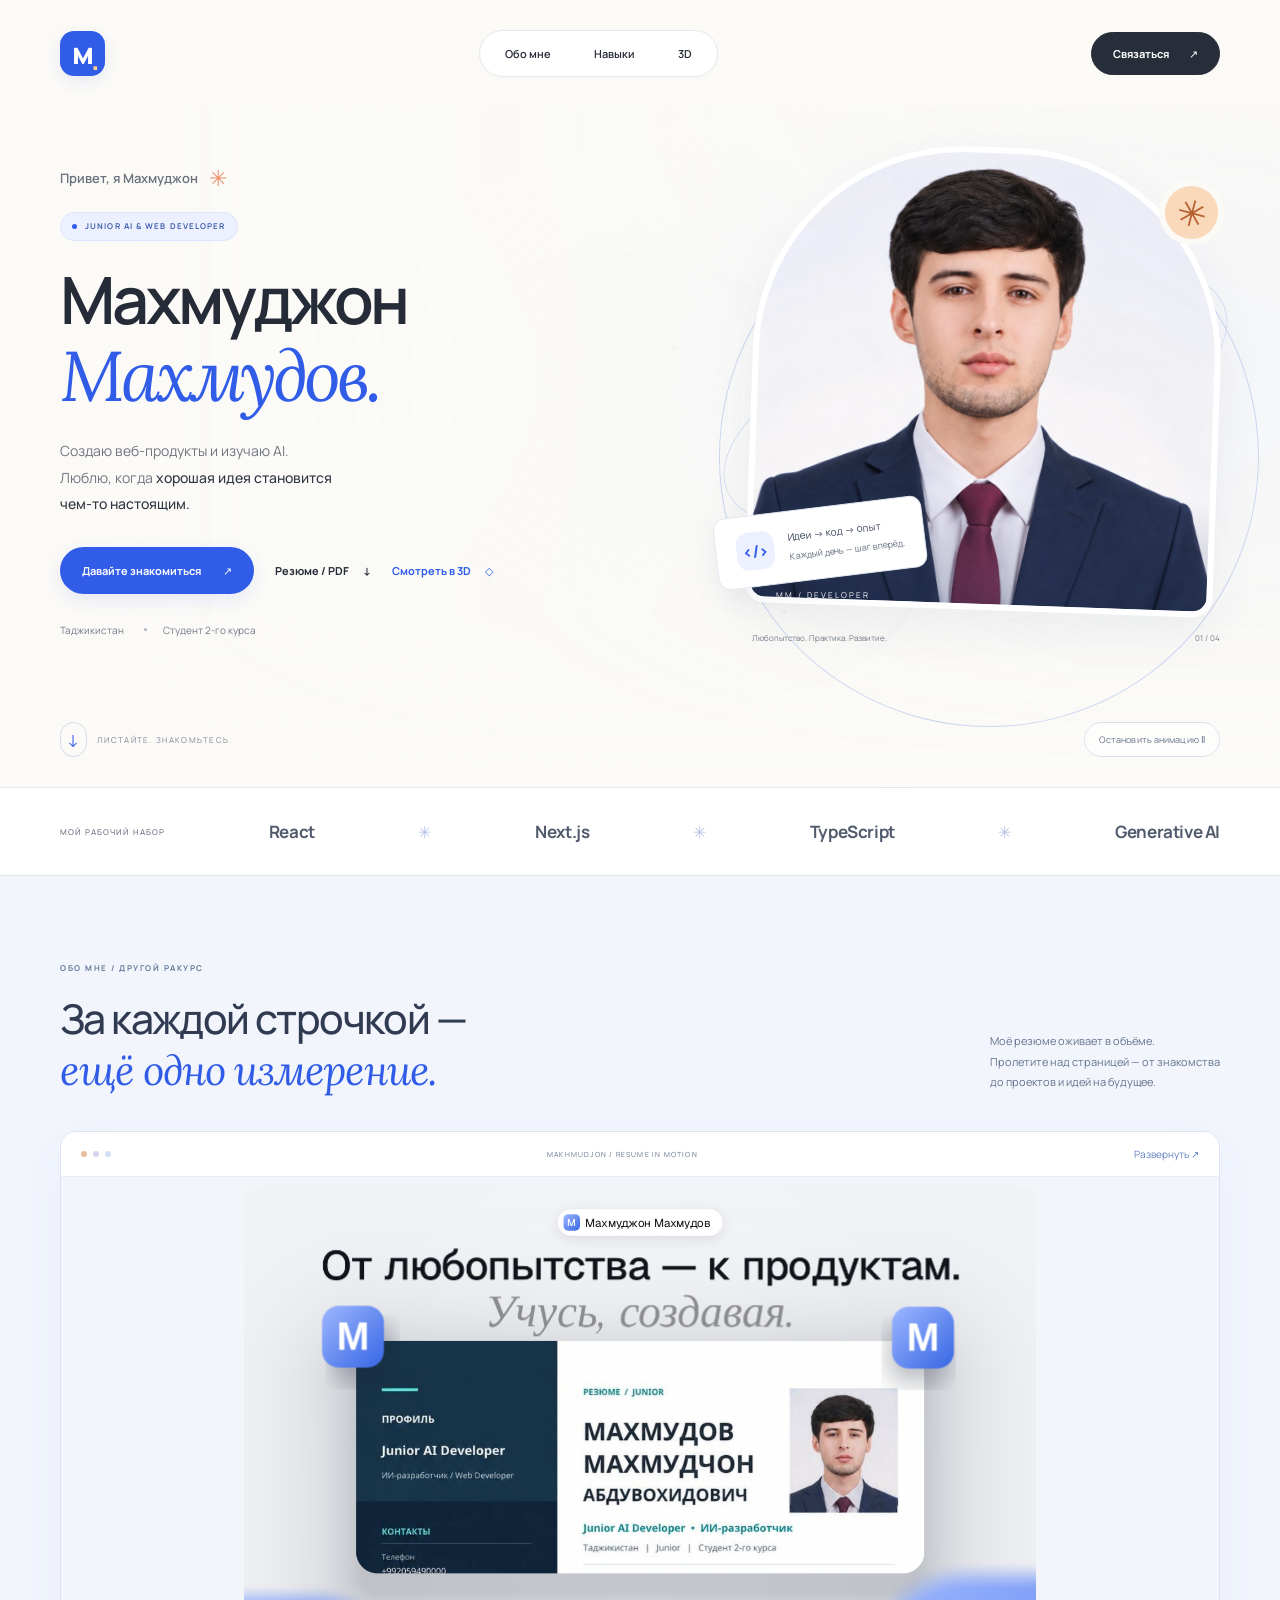
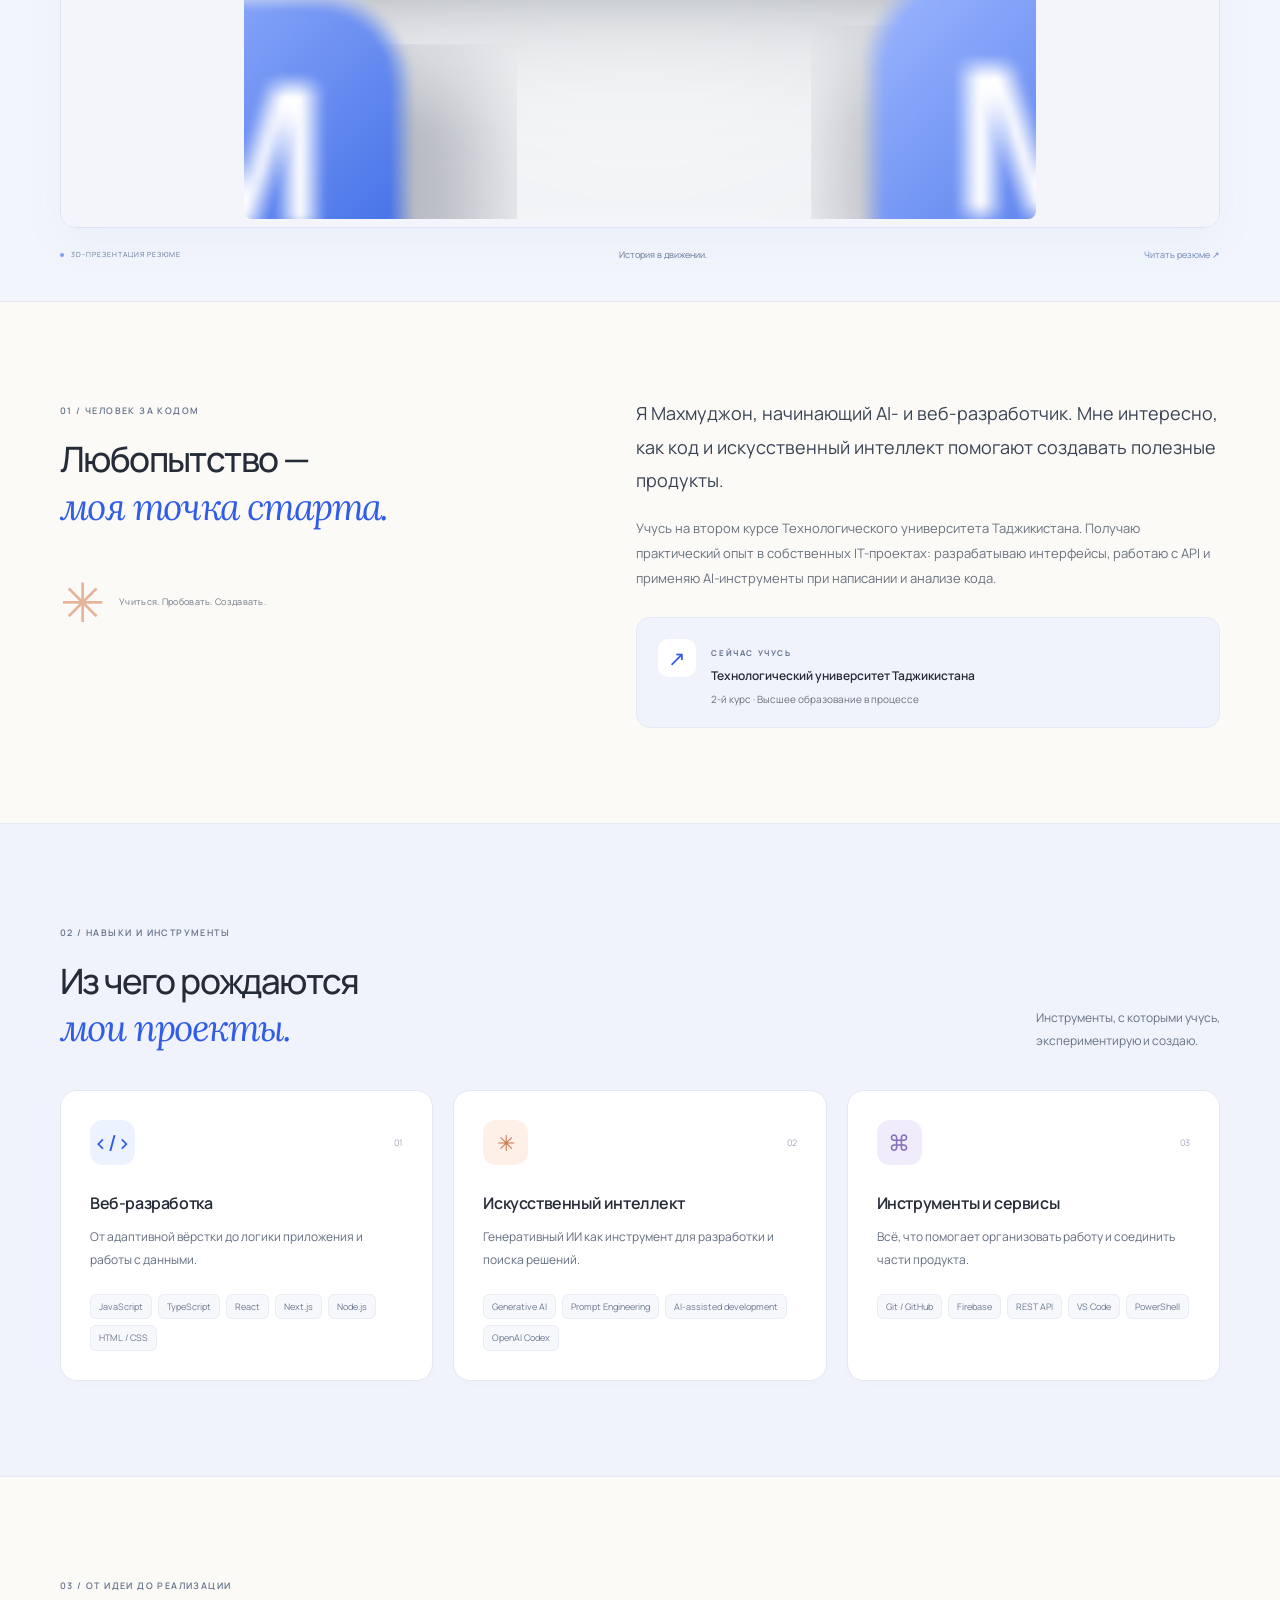
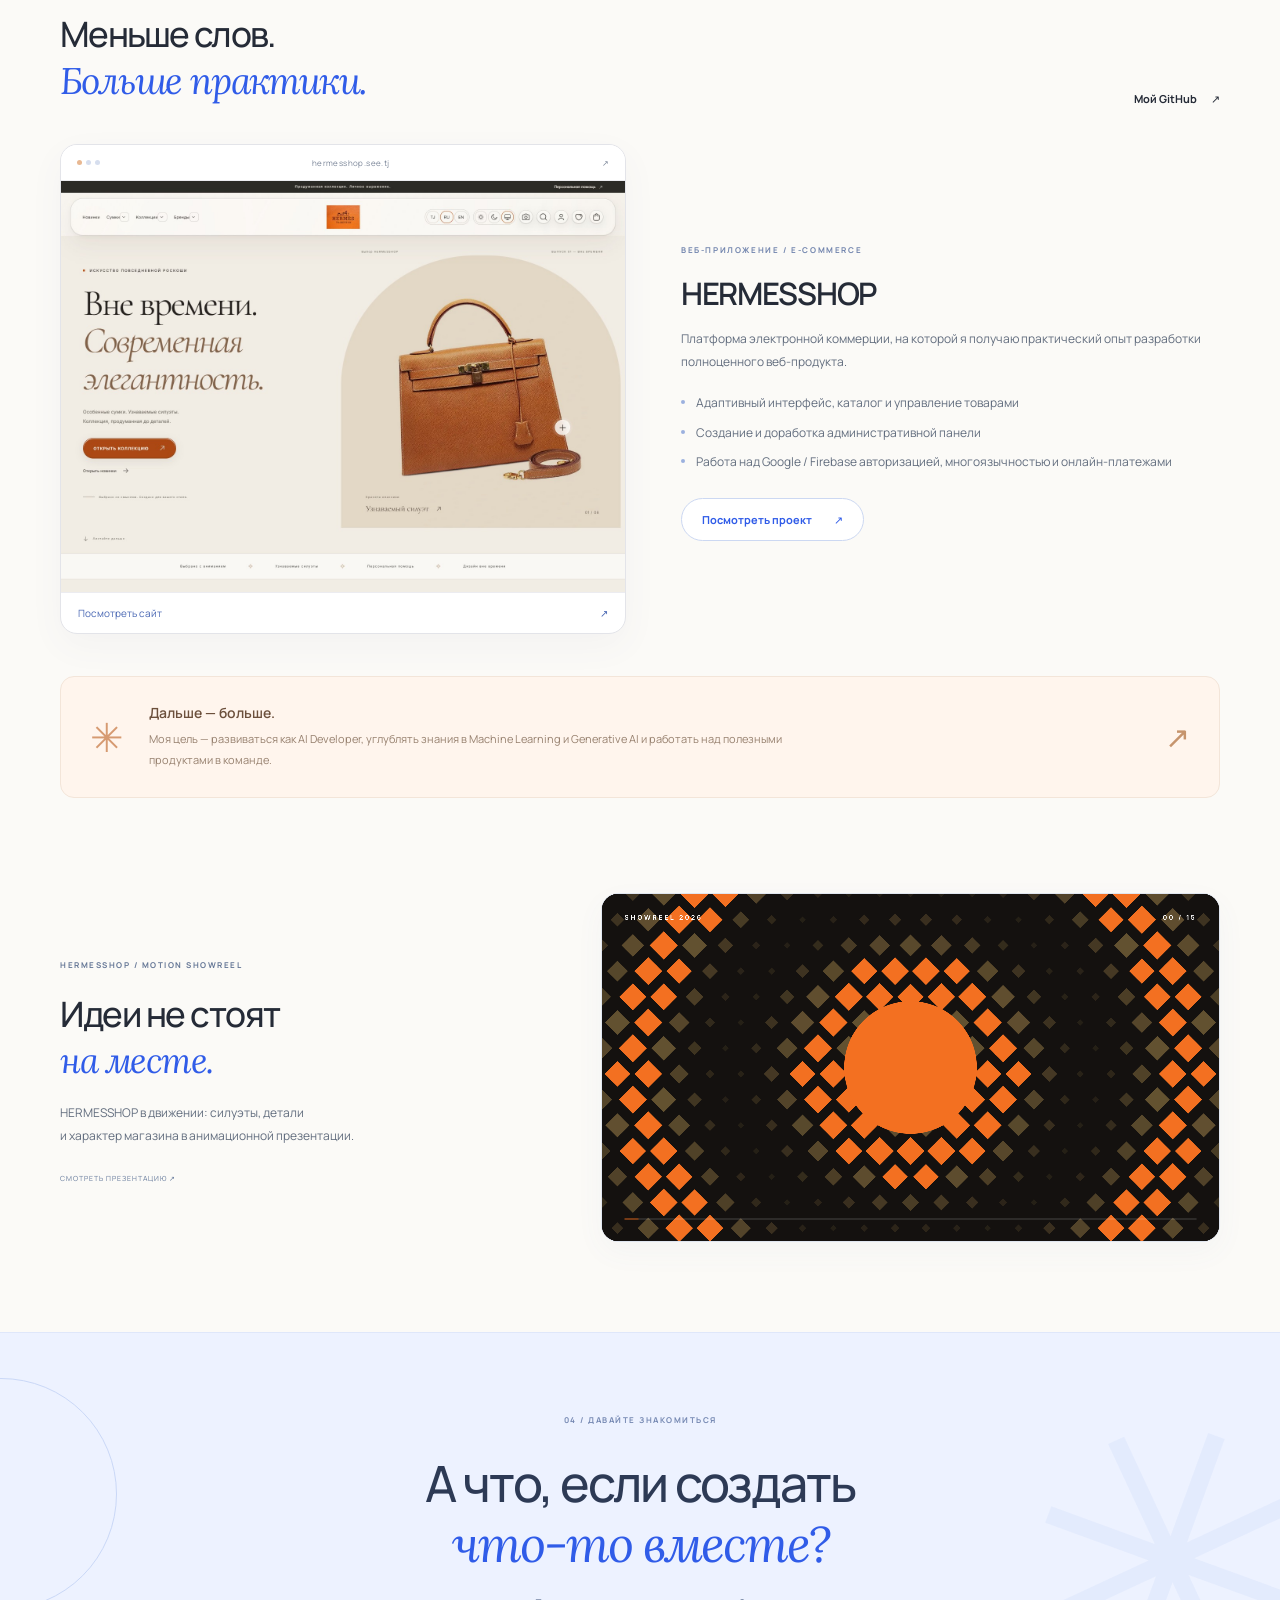
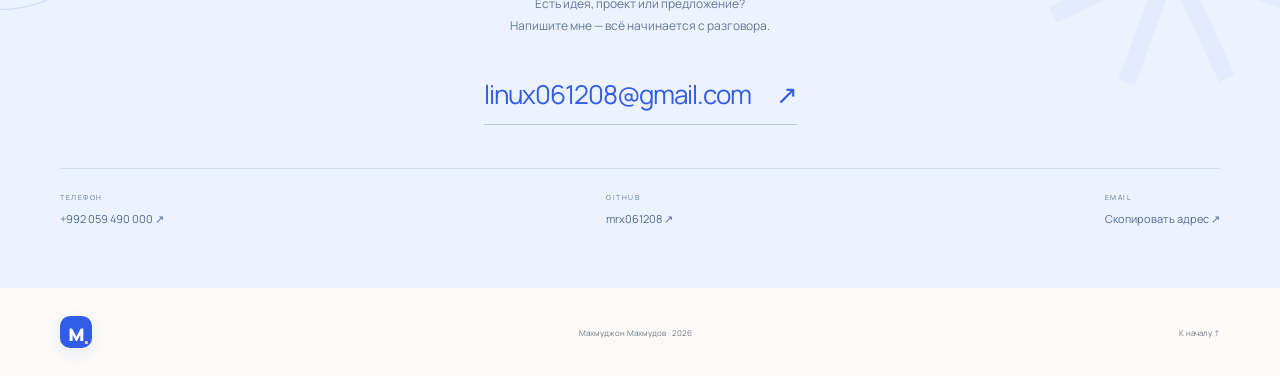
==== index.html @ 6465ae69 "Add resume website" ====
<!doctype html>
<html lang="ru">
<head>
  <meta charset="UTF-8" />
  <meta name="viewport" content="width=device-width, initial-scale=1.0" />
  <meta name="description" content="Махмудов Махмуджон — Junior AI & Web Developer. Проекты, навыки и контакты." />
  <meta name="theme-color" content="#fbfaf7" />
  <title>Махмуджон Махмудов — AI & Web Developer</title>
  <link rel="preconnect" href="https://fonts.googleapis.com" />
  <link rel="preconnect" href="https://fonts.gstatic.com" crossorigin />
  <link href="https://fonts.googleapis.com/css2?family=Lora:ital,wght@1,400;1,500&family=Manrope:wght@400;500;600;700;800&display=swap" rel="stylesheet" />
  <link rel="stylesheet" href="style.css" />
  <link rel="stylesheet" href="cinematic.css" />
  <link rel="stylesheet" href="flyover.css" />
  <script src="script.js" defer></script>
</head>
<body class="portfolio">
  <a class="skip-link" href="#main">Перейти к содержимому</a>
  <header class="site-header wrap">
    <a class="brand" href="#" aria-label="Махмуджон Махмудов — на главную">м<span>.</span></a>
    <nav aria-label="Основная навигация"><a href="#about">Обо мне</a><a href="#skills">Навыки</a><a href="#flyover" aria-label="3D-презентация резюме">3D</a></nav>
    <a class="header-contact" href="#contact">Связаться <span aria-hidden="true">↗</span></a>
  </header>
  <main id="main">
    <div class="hero-stage">
    <video class="ambient-video" autoplay muted loop playsinline preload="auto" poster="images/motion-poster.jpg" aria-hidden="true" tabindex="-1"><source src="images/orbit.webm" type="video/webm" /></video>
    <div class="stage-grid" aria-hidden="true"></div>
    <section class="hero wrap" aria-labelledby="hero-title">
      <div class="hero-copy">
        <p class="hero-hello">Привет, я Махмуджон <span aria-hidden="true">✳</span></p>
        <p class="eyebrow"><span class="status-dot"></span> JUNIOR AI & WEB DEVELOPER</p>
        <h1 id="hero-title">Махмуджон<br /><span>Махмудов.</span></h1>
        <p class="hero-description">Создаю веб-продукты и изучаю AI.<br />Люблю, когда <strong>хорошая идея становится<br class="desktop-break" /> чем-то настоящим.</strong></p>
        <div class="hero-actions"><a class="button primary" href="mailto:linux061208@gmail.com">Давайте знакомиться <span aria-hidden="true">↗</span></a><a class="text-link" href="resume.html" target="_blank" rel="noopener">Резюме / PDF <span aria-hidden="true">↓</span></a><a class="text-link flyover-hero-link" href="#flyover">Смотреть в 3D <span aria-hidden="true">◇</span></a></div>
        <div class="hero-meta"><span>Таджикистан</span><span>Студент 2-го курса</span></div>
      </div>
      <div class="hero-visual">
        <div class="photo-frame"><img src="images/profile-suit.jpg" alt="Махмуджон Махмудов" width="960" height="1280" fetchpriority="high" /></div>
        <span class="photo-corner" aria-hidden="true">✳</span>
        <span class="portrait-label">MM / DEVELOPER</span>
        <div class="photo-caption"><span>Любопытство. Практика. Развитие.</span><span>01 / 04</span></div>
        <div class="floating-note"><span class="note-symbol" aria-hidden="true">&lt;/&gt;</span><span>Идеи → код → опыт<br /><strong>Каждый день — шаг вперёд.</strong></span></div>
      </div>
    </section>
    <div class="stage-footer wrap"><a href="#about" class="scroll-cue"><span aria-hidden="true">↓</span> ЛИСТАЙТЕ. ЗНАКОМЬТЕСЬ.</a><button class="motion-toggle" type="button" aria-pressed="false">Остановить анимацию <span aria-hidden="true">Ⅱ</span></button></div>
    </div>
    <div class="tech-strip"><div class="wrap"><span>МОЙ РАБОЧИЙ НАБОР</span><span>React</span><i aria-hidden="true">✳</i><span>Next.js</span><i aria-hidden="true">✳</i><span>TypeScript</span><i aria-hidden="true">✳</i><span>Generative AI</span></div></div>
    <section class="flyover-section" id="flyover" aria-labelledby="flyover-title">
      <div class="wrap">
        <div class="flyover-heading"><div><span class="eyebrow">ОБО МНЕ / ДРУГОЙ РАКУРС</span><h2 id="flyover-title">За каждой строчкой —<br /><em>ещё одно измерение.</em></h2></div><p>Моё резюме оживает в объёме.<br /> Пролетите над страницей — от знакомства<br /> до проектов и идей на будущее.</p></div>
        <div class="flyover-shell">
          <div class="flyover-chrome"><div class="window-dots" aria-hidden="true"><i></i><i></i><i></i></div><span>MAKHMUDJON / RESUME IN MOTION</span><a href="flyover.html" target="_blank" rel="noopener" aria-label="Открыть 3D-презентацию в отдельном окне">Развернуть ↗</a></div>
          <iframe class="flyover-frame" src="flyover.html" title="Интерактивный 3D-пролёт над резюме Махмуджона Махмудова" loading="lazy"></iframe>
          <noscript><p class="flyover-noscript">Для 3D-презентации включите JavaScript. <a href="resume.html">Открыть текстовое резюме →</a></p></noscript>
        </div>
        <div class="flyover-caption"><div><span class="flyover-live-dot" aria-hidden="true"></span> 3D-ПРЕЗЕНТАЦИЯ РЕЗЮМЕ</div><span>История в движении.</span><a href="resume.html">Читать резюме ↗</a></div>
      </div>
    </section>
    <section class="section wrap about" id="about" aria-labelledby="about-title">
      <div class="section-label"><span>01 / ЧЕЛОВЕК ЗА КОДОМ</span><h2 id="about-title">Любопытство —<br /><em>моя точка старта.</em></h2><div class="about-doodle" aria-hidden="true">✳<span>Учиться. Пробовать. Создавать.</span></div></div>
      <div class="about-content"><p class="lead">Я Махмуджон, начинающий AI- и веб-разработчик. Мне интересно, как код и искусственный интеллект помогают создавать полезные продукты.</p><p>Учусь на втором курсе Технологического университета Таджикистана. Получаю практический опыт в собственных IT-проектах: разрабатываю интерфейсы, работаю с API и применяю AI-инструменты при написании и анализе кода.</p>
        <div class="education"><span class="small-icon" aria-hidden="true">↗</span><div><span class="eyebrow">СЕЙЧАС УЧУСЬ</span><h3>Технологический университет Таджикистана</h3><p>2-й курс · Высшее образование в процессе</p></div></div>
      </div>
    </section>
    <section class="skills-section" id="skills" aria-labelledby="skills-title"><div class="wrap section">
      <div class="section-heading"><div class="section-label"><span>02 / НАВЫКИ И ИНСТРУМЕНТЫ</span><h2 id="skills-title">Из чего рождаются<br /><em>мои проекты.</em></h2></div><p>Инструменты, с которыми учусь,<br />экспериментирую и создаю.</p></div>
      <div class="skills-grid">
        <article class="skill-card"><div class="card-top"><span class="skill-symbol" aria-hidden="true">&lt;/&gt;</span><span>01</span></div><h3>Веб-разработка</h3><p>От адаптивной вёрстки до логики приложения и работы с данными.</p><ul class="tags"><li>JavaScript</li><li>TypeScript</li><li>React</li><li>Next.js</li><li>Node.js</li><li>HTML / CSS</li></ul></article>
        <article class="skill-card"><div class="card-top"><span class="skill-symbol" aria-hidden="true">✳</span><span>02</span></div><h3>Искусственный интеллект</h3><p>Генеративный ИИ как инструмент для разработки и поиска решений.</p><ul class="tags"><li>Generative AI</li><li>Prompt Engineering</li><li>AI-assisted development</li><li>OpenAI Codex</li></ul></article>
        <article class="skill-card"><div class="card-top"><span class="skill-symbol" aria-hidden="true">⌘</span><span>03</span></div><h3>Инструменты и сервисы</h3><p>Всё, что помогает организовать работу и соединить части продукта.</p><ul class="tags"><li>Git / GitHub</li><li>Firebase</li><li>REST API</li><li>VS Code</li><li>PowerShell</li></ul></article>
      </div>
    </div></section>
    <section class="section wrap projects" id="projects" aria-labelledby="projects-title">
      <div class="section-heading"><div class="section-label"><span>03 / ОТ ИДЕИ ДО РЕАЛИЗАЦИИ</span><h2 id="projects-title">Меньше слов.<br /><em>Больше практики.</em></h2></div><a class="text-link" href="https://github.com/mrx061208" target="_blank" rel="noopener noreferrer">Мой GitHub <span aria-hidden="true">↗</span></a></div>
      <article class="project">
        <a class="project-preview" href="https://hermesshop.see.tj" target="_blank" rel="noopener noreferrer" aria-label="Открыть HERMESSHOP — посмотреть сайт магазина">
          <div class="project-preview-header"><span class="preview-dots" aria-hidden="true"><i></i><i></i><i></i></span><span>hermesshop.see.tj</span><span aria-hidden="true">↗</span></div>
          <img src="images/hermesshop-preview.jpg" alt="Главная страница HERMESSHOP: светлый магазин сумок с заголовком «Вне времени. Современная элегантность» и фотографией кожаной сумки" width="1440" height="1050" loading="lazy" decoding="async" />
          <div class="project-preview-caption"><span>Посмотреть сайт</span><span aria-hidden="true">↗</span></div>
        </a>
        <div class="project-copy"><span class="eyebrow">ВЕБ-ПРИЛОЖЕНИЕ / E-COMMERCE</span><h3>HERMESSHOP</h3><p>Платформа электронной коммерции, на которой я получаю практический опыт разработки полноценного веб-продукта.</p><ul class="project-features"><li>Адаптивный интерфейс, каталог и управление товарами</li><li>Создание и доработка административной панели</li><li>Работа над Google / Firebase авторизацией, многоязычностью и онлайн-платежами</li></ul><a class="button outlined" href="https://hermesshop.see.tj" target="_blank" rel="noopener noreferrer">Посмотреть проект <span aria-hidden="true">↗</span></a></div>
      </article>
      <div class="direction"><span class="direction-star" aria-hidden="true">✳</span><div><h3>Дальше — больше.</h3><p>Моя цель — развиваться как AI Developer, углублять знания в Machine Learning и Generative AI и работать над полезными продуктами в команде.</p></div><span class="direction-arrow" aria-hidden="true">↗</span></div>
    </section>
    <section class="motion-section wrap" aria-labelledby="motion-title">
      <div class="motion-copy"><span class="eyebrow">HERMESSHOP / MOTION SHOWREEL</span><h2 id="motion-title">Идеи не стоят<br /><em>на месте.</em></h2><p>HERMESSHOP в движении: силуэты, детали<br class="desktop-break" /> и характер магазина в анимационной презентации.</p><a class="film-label showreel-link" href="hermesshop-showreel.html" target="_blank" rel="noopener">СМОТРЕТЬ ПРЕЗЕНТАЦИЮ ↗</a></div>
      <div class="motion-player"><iframe class="showreel-frame" src="hermesshop-showreel.html" title="HERMESSHOP — анимационная презентация магазина сумок" loading="lazy"></iframe></div>
    </section>
    <section class="contact-section" id="contact" aria-labelledby="contact-title"><div class="wrap">
      <div class="contact-heading"><span class="eyebrow">04 / ДАВАЙТЕ ЗНАКОМИТЬСЯ</span><h2 id="contact-title">А что, если создать<br /><em>что-то вместе?</em></h2><p>Есть идея, проект или предложение?<br />Напишите мне — всё начинается с разговора.</p><a class="contact-email" href="mailto:linux061208@gmail.com">linux061208@gmail.com <span aria-hidden="true">↗</span></a></div>
      <div class="contact-links"><a href="tel:+992059490000"><span>ТЕЛЕФОН</span>+992 059 490 000 ↗</a><a href="https://github.com/mrx061208" target="_blank" rel="noopener noreferrer"><span>GITHUB</span>mrx061208 ↗</a><button type="button" id="copy-email"><span>EMAIL</span><span>Скопировать адрес ↗</span></button></div>
      <p id="copy-status" class="copy-status" role="status" aria-live="polite"></p>
    </div></section>
  </main>
  <footer class="site-footer wrap"><a class="brand" href="#" aria-label="Наверх">м<span>.</span></a><span>Махмуджон Махмудов · <span id="year">2026</span></span><a href="#">К началу ↑</a></footer>
</body>
</html>
---- style.css ----
:root{--paper:#f6f5f0;--ink:#272b23;--muted:#6c7065;--green:#556345;--lime:#e2e9a7;--line:#dcded3;font-family:Manrope,"Segoe UI",sans-serif;color:var(--ink);background:var(--paper);font-synthesis:none;text-rendering:optimizeLegibility}
*{box-sizing:border-box}html{scroll-behavior:smooth;scroll-padding-top:35px}body{margin:0;min-width:320px}a{color:inherit;text-decoration:none}button{font:inherit}a,button{-webkit-tap-highlight-color:transparent;touch-action:manipulation}a:focus-visible,button:focus-visible{outline:3px solid var(--green);outline-offset:6px}::selection{background:var(--lime)}.wrap{width:min(1160px,calc(100% - 96px));margin-inline:auto}.skip-link{position:fixed;top:-80px;left:20px;background:var(--ink);color:white;padding:12px;z-index:10}.skip-link:focus{top:12px}.site-header{display:flex;align-items:center;justify-content:space-between;height:108px;border-bottom:1px solid var(--line)}.brand{font-size:36px;font-weight:800;letter-spacing:-4px;line-height:1}.brand span{color:var(--green)}nav{display:flex;gap:34px;font-size:13px;font-weight:600}nav a,.text-link,.site-footer>a:last-child{transition:color .2s}nav a:hover,.text-link:hover,.site-footer>a:last-child:hover{color:var(--green)}.header-contact{font-size:13px;border:1px solid #c4c9b9;border-radius:30px;padding:12px 21px;font-weight:700}.header-contact span{margin-left:18px}.header-contact:hover{background:var(--lime)}
.hero{display:grid;grid-template-columns:1.2fr 1fr;align-items:center;gap:64px;padding-block:72px 85px}.eyebrow{font-size:10px;font-weight:700;letter-spacing:1.6px;line-height:1.6}.hero .eyebrow{display:flex;align-items:center;gap:9px;margin:0 0 27px}.status-dot{display:inline-block;width:7px;height:7px;background:var(--green);border-radius:50%;box-shadow:0 0 0 4px #e6e9df}h1{font-size:clamp(42px,4.5vw,65px);font-weight:600;line-height:1.13;letter-spacing:-3.4px;margin:0 0 25px}h1>span{color:var(--green)}.hero-description{font-size:16px;line-height:1.9;color:var(--muted);margin:0}.hero-actions{display:flex;align-items:center;gap:26px;margin-top:32px}.button{display:inline-flex;align-items:center;justify-content:space-between;gap:28px;padding:17px 23px;border-radius:5px;font-size:12px;font-weight:700;transition:transform .2s,background .2s}.button:hover{transform:translateY(-3px)}.primary{background:var(--green);color:#fff}.primary:hover{background:#414f33}.text-link{font-size:12px;font-weight:700;white-space:nowrap}.text-link span{margin-left:12px}.hero-meta{display:flex;gap:20px;margin-top:45px;color:var(--muted);font-size:10px}.hero-meta span+span:before{content:"";display:inline-block;width:3px;height:3px;border-radius:50%;background:#969c88;margin:0 16px 3px 0}.hero-visual{position:relative;padding:0 0 15px 18px;min-width:0}.photo-frame{height:440px;border-radius:100px 6px 6px 6px;overflow:hidden;background:#d9ded3}.photo-frame img{display:block;width:100%;height:100%;object-fit:cover;object-position:50% 34%}.photo-corner{position:absolute;right:18px;top:14px;display:grid;place-items:center;width:38px;height:38px;background:var(--paper);border-radius:50%;font-size:23px}.photo-caption{display:flex;justify-content:space-between;font-size:9px;color:var(--muted);margin-top:15px;gap:10px}.floating-note{display:flex;gap:14px;align-items:center;position:absolute;bottom:53px;left:-30px;padding:18px 22px;background:var(--lime);border:5px solid var(--paper);border-radius:7px;transform:rotate(-5deg);font-size:10px;line-height:1.9;box-shadow:0 8px 18px #272b230b}.floating-note strong{font-weight:500}.note-symbol{font-size:34px;line-height:1}
.tech-strip{border-block:1px solid var(--line)}.tech-strip>.wrap{min-height:80px;display:flex;align-items:center;justify-content:space-between;gap:20px}.tech-strip span{font-size:16px;font-weight:600;letter-spacing:-.4px}.tech-strip span:first-child{font-size:9px;letter-spacing:1px;color:var(--muted);font-weight:500}.tech-strip i{font-style:normal;color:#a2aa8c;font-size:18px}.section{padding-block:88px}.about{display:grid;grid-template-columns:1fr 1.25fr;gap:100px}.section-label>span{font-size:10px;letter-spacing:1.7px;color:var(--muted);font-weight:600}.section-label h2{font-size:34px;line-height:1.3;letter-spacing:-1.5px;font-weight:600;margin:20px 0 0}.section-label h2>span{color:var(--green)}.about-content>p{margin:0 0 19px;color:var(--muted);font-size:13px;line-height:1.95}.about-content .lead{font-size:17px;color:var(--ink);line-height:1.8}.education{display:flex;gap:18px;border-top:1px solid var(--line);padding-top:25px;margin-top:28px}.small-icon{flex:0 0 38px;height:38px;background:#e8ebdf;border-radius:50%;display:grid;place-items:center;font-size:21px;color:var(--green)}.education .eyebrow{color:var(--muted);font-size:8px}.education h3{font-size:12px;line-height:1.7;margin:5px 0}.education p{font-size:10px;color:var(--muted);margin:0}
.skills-section{background:#eeeee7;border-block:1px solid var(--line)}.section-heading{display:flex;justify-content:space-between;align-items:end;gap:25px;margin-bottom:36px}.section-heading>p{font-size:12px;line-height:1.9;color:var(--muted);margin:0}.skills-grid{display:grid;grid-template-columns:repeat(3,minmax(0,1fr));gap:18px}.skill-card{border:1px solid #d8dccf;border-radius:7px;padding:28px;background:#f6f5f0;transition:border-color .2s,transform .2s}.skill-card:hover{border-color:#9aa48b;transform:translateY(-4px)}.card-top{display:flex;justify-content:space-between;align-items:center;color:#89927b;font-size:10px;margin-bottom:27px}.skill-symbol{color:var(--green);font-size:26px;font-weight:500}.skill-card h3{font-size:16px;font-weight:600;letter-spacing:-.4px;margin:0 0 12px}.skill-card p{font-size:11px;line-height:1.9;color:var(--muted);margin:0 0 23px;min-height:42px}.tags{display:flex;flex-wrap:wrap;gap:7px;list-style:none;padding:0;margin:0}.tags li{font-size:9px;border:1px solid #dce0d3;padding:6px 9px;border-radius:4px;line-height:1.5}
.project{display:grid;grid-template-columns:1.05fr 1fr;gap:55px;align-items:center}.project-art{border-radius:8px;min-height:360px;background:#e5e8db;padding:25px 29px;display:flex;flex-direction:column;justify-content:space-between;position:relative;overflow:hidden}.art-top,.art-bottom{display:flex;justify-content:space-between;font-size:8px;letter-spacing:1px;color:#5e6851;position:relative;z-index:1}.art-top>span:last-child{font-size:23px;line-height:1}.art-center{text-align:center;position:relative;padding:10px}.art-center strong{font-size:115px;font-weight:500;letter-spacing:-13px;position:relative;color:#445438}.art-center strong span{color:#8a9c67}.art-center p{font-size:12px;letter-spacing:5px;margin:0;position:relative;color:#445438}.art-orbit{position:absolute;width:230px;height:230px;border:1px solid #c7ceba;border-radius:50%;left:50%;top:50%;transform:translate(-50%,-50%)}.art-orbit:before,.art-orbit:after{content:"";position:absolute;border:1px solid #c7ceba;border-radius:50%;inset:22px -35px;transform:rotate(-35deg)}.art-orbit:after{transform:rotate(35deg)}.project-copy .eyebrow{font-size:9px;color:var(--green)}.project-copy h3{font-size:32px;letter-spacing:-1px;margin:14px 0}.project-copy>p{font-size:12px;line-height:1.9;color:var(--muted)}.project-features{list-style:none;margin:18px 0 25px;padding:0}.project-features li{font-size:11px;line-height:1.8;color:var(--muted);padding-left:15px;position:relative;margin-bottom:8px}.project-features li:before{content:"";position:absolute;left:0;top:8px;width:4px;height:4px;border-radius:50%;background:#7c8b62}.outlined{border:1px solid #c8cebd;font-size:11px;padding:13px 18px}.outlined:hover{background:#e8ecdc}.direction{display:flex;align-items:center;gap:25px;border-top:1px solid var(--line);padding-top:32px;margin-top:50px}.direction-star{font-size:48px;color:#7d8a65}.direction h3{font-size:15px;margin:0 0 7px;font-weight:600}.direction p{max-width:650px;font-size:12px;line-height:1.9;color:var(--muted);margin:0}.direction-arrow{margin-left:auto;font-size:30px;color:var(--green)}
.contact-section{background:#e5e9dc;padding:70px 0 30px}.contact-heading{text-align:center}.contact-heading>.eyebrow{color:var(--green)}.contact-heading h2{font-size:45px;line-height:1.25;letter-spacing:-2px;font-weight:500;margin:25px 0 20px}.contact-heading em{font-style:normal;color:var(--green)}.contact-heading p{font-size:12px;line-height:1.9;color:var(--muted)}.contact-email{display:inline-flex;gap:22px;font-size:clamp(18px,2.7vw,31px);letter-spacing:-1px;border-bottom:1px solid #aeb89d;padding:12px 0;margin:15px 0 45px}.contact-email:hover{color:var(--green)}.contact-links{display:grid;grid-template-columns:repeat(3,minmax(0,1fr));border-top:1px solid #c8cebd;padding-top:25px}.contact-links>a,.contact-links>button{display:flex;flex-direction:column;gap:9px;align-items:flex-start;background:none;border:0;padding:0;color:var(--ink);font-size:12px;cursor:pointer;text-align:left}.contact-links>a>span,.contact-links>button>span:first-child{font-size:8px;letter-spacing:1.5px;color:var(--muted)}.contact-links>:nth-child(2){justify-self:center}.contact-links>:nth-child(3){justify-self:end}.contact-links>a:hover,.contact-links>button:hover{color:var(--green)}.copy-status{font-size:11px;min-height:18px;margin:16px 0 0;text-align:right;color:var(--green)}.site-footer{display:flex;justify-content:space-between;align-items:center;gap:20px;padding-block:28px}.site-footer .brand{font-size:29px}.site-footer>span,.site-footer>a:last-child{font-size:9px;color:var(--muted)}
@media(min-width:1500px){.hero{padding-block:88px 100px}.photo-frame{height:480px}}
@media(max-width:1000px){.wrap{width:calc(100% - 64px)}.hero{gap:30px}.photo-frame{height:400px}h1{font-size:45px;letter-spacing:-2px}.hero-actions{gap:18px;flex-wrap:wrap}.button{padding:15px 18px;gap:18px}.about{gap:50px}.skill-card{padding:22px 18px}.skill-card h3{font-size:14px}.project{gap:30px}.floating-note{left:-10px}.hero-description{font-size:14px}}
@media(max-width:700px){.wrap{width:calc(100% - 40px)}.site-header{height:80px}.site-header nav{gap:17px;font-size:11px}.header-contact{padding:9px 12px;font-size:10px}.header-contact span{margin-left:7px}.brand{font-size:30px}.hero{grid-template-columns:1fr;padding-block:45px 40px;gap:40px}.hero .eyebrow{font-size:9px;margin-bottom:20px}h1{font-size:clamp(40px,8.5vw,57px);letter-spacing:-2px}.hero-description{font-size:14px}.hero-actions{margin-top:26px;gap:25px}.hero-meta{margin-top:28px}.hero-visual{max-width:450px;width:100%;margin-inline:auto;padding-left:15px}.photo-frame{height:420px}.floating-note{left:0;bottom:50px}.tech-strip>.wrap{flex-wrap:wrap;justify-content:center;gap:15px;padding-block:20px}.tech-strip span:first-child{flex-basis:100%;text-align:center;margin-bottom:5px}.tech-strip span{font-size:12px}.tech-strip i{font-size:13px}.section{padding-block:55px}.about{grid-template-columns:1fr;gap:27px}.section-label h2{font-size:29px;margin-top:14px}.about-content .lead{font-size:16px}.about-content>p{font-size:12px}.section-heading{align-items:start;flex-direction:column;gap:17px;margin-bottom:26px}.section-heading>p br{display:none}.skills-grid{grid-template-columns:1fr}.skill-card{padding:25px}.card-top{margin-bottom:18px}.skill-card h3{font-size:18px}.skill-card p{min-height:0;font-size:12px}.tags li{font-size:10px}.project{grid-template-columns:1fr;gap:26px}.project-art{min-height:320px}.project-copy h3{font-size:28px}.project-copy>p,.project-features li{font-size:12px}.direction{align-items:start;gap:18px;margin-top:35px}.direction-star{font-size:35px}.direction-arrow{display:none}.contact-section{padding-top:50px}.contact-heading h2{font-size:34px;letter-spacing:-1.5px}.contact-heading p br{display:none}.contact-email{font-size:clamp(16px,4.8vw,26px);letter-spacing:-.6px;gap:12px}.contact-links{grid-template-columns:1fr;gap:24px}.contact-links>:nth-child(n){justify-self:start}.contact-links>a,.contact-links>button{font-size:13px}.copy-status{text-align:left}.site-footer{flex-wrap:wrap;padding-block:24px}.site-footer>span{font-size:8px}.site-footer>a:last-child{font-size:9px}}
@media(prefers-reduced-motion:reduce){html{scroll-behavior:auto}*,*:before,*:after{transition:none!important}}
@media print{.site-header,.hero-actions,.tech-strip,.contact-links,.skip-link,.site-footer>a,.floating-note{display:none}body{background:white;font-size:10pt}.wrap{width:100%}.hero{padding:10mm 0;gap:10mm;grid-template-columns:1.4fr 1fr}.photo-frame{height:65mm}.hero-meta{margin-top:12px}.section{padding-block:8mm}.about{gap:10mm}.section-label h2{font-size:22px}.skills-grid{grid-template-columns:repeat(3,1fr)}.skill-card{padding:12px}.skill-card h3{font-size:12px}.skill-card p,.tags li{font-size:8px}.skills-section{background:white}.project{gap:8mm}.project-art{min-height:65mm}.contact-section{padding:8mm 0}.contact-heading h2{font-size:27px}.contact-email{font-size:20px;margin:0}.direction{margin-top:8mm;padding-top:5mm}.skill-card,.project,.education,.direction{break-inside:avoid}@page{size:A4;margin:12mm}}
---- cinematic.css ----
/* Light editorial identity; shared by the portfolio and printable resume. */
@media screen {
  body.portfolio {
    --paper: #fbfaf7;
    --ink: #252b37;
    --muted: #69717d;
    --green: #305ce8;
    --lime: #e8edff;
    --line: #e3e5e9;
    color: var(--ink);
    background: var(--paper);
  }
  .wrap { width:min(1160px,calc(100% - 96px)); }
  .portfolio .site-header { position:relative;z-index:3;height:106px;border-bottom:0; }
  .portfolio .brand { position:relative;display:grid;place-items:center;width:45px;height:45px;background:#305ce8;border-radius:14px;color:white;font-size:30px;letter-spacing:-4px;padding-right:4px;box-shadow:0 5px 15px #305ce81a; }
  .portfolio .brand span { display:inline;color:#ffd091;position:absolute;margin:12px 0 0 22px;font-size:27px; }
  .portfolio nav { background:white;border:1px solid #e6e7ec;border-radius:40px;gap:5px;padding:6px;font-size:11px;box-shadow:0 3px 10px #26375d03; }
  .portfolio nav a { padding:9px 19px;border-radius:30px; }
  .portfolio nav a:hover { background:#edf1ff; }
  .portfolio .header-contact { background:#282e39;color:white;border-color:#282e39;border-radius:30px;padding:13px 21px;font-size:11px; }
  .portfolio .header-contact:hover { background:#305ce8;border-color:#305ce8; }
  .hero-stage { position:relative;isolation:isolate;overflow:hidden;background:radial-gradient(ellipse at 80% 40%,#edf1ff80,transparent 50%); }
  .ambient-video { position:absolute;inset:0;width:100%;height:100%;object-fit:cover;pointer-events:none;z-index:-2;filter:invert(1) grayscale(1);mix-blend-mode:multiply;opacity:.065; }
  .hero-stage:after { content:"";position:absolute;inset:0;z-index:-1;background:linear-gradient(90deg,#fbfaf7 5%,#fbfaf7c9 43%,transparent 85%),linear-gradient(0deg,#fbfaf7,transparent 25%);pointer-events:none; }
  .stage-grid { position:absolute;right:2%;top:7%;width:45%;height:85%;z-index:-1;background-image:radial-gradient(#a1b0d4 1px,transparent 1px);background-size:19px 19px;opacity:.2;mask-image:radial-gradient(ellipse,black,transparent 70%); }
  .portfolio .hero { grid-template-columns:1.35fr 1fr;gap:60px;padding-block:38px 56px;min-height:610px; }
  .hero-hello { font-size:13px;font-weight:600;color:#68707d;margin:0 0 23px;display:flex;align-items:center;gap:11px; }
  .hero-hello>span { color:#ed9269;font-size:22px;line-height:1; }
  .portfolio .hero .eyebrow { display:inline-flex;align-items:center;gap:8px;color:#4261ad;background:#edf1ff;border:1px solid #dce4ff;padding:7px 11px;border-radius:30px;font-size:8px;letter-spacing:1.1px;margin-bottom:22px; }
  .portfolio .status-dot { width:5px;height:5px;background:#305ce8;box-shadow:none; }
  .portfolio h1 { font-size:clamp(43px,5.1vw,75px);letter-spacing:-3.7px;font-weight:600;line-height:1.12;margin-bottom:23px; }
  .portfolio h1>span { color:#305ce8;font-family:Lora,Georgia,serif;font-style:italic;font-weight:400;font-size:1.08em;letter-spacing:-4px; }
  .portfolio .hero-description { font-size:14px;line-height:1.9;color:#717681; }
  .hero-description strong { font-weight:500;color:#303744; }
  .portfolio .hero-actions { margin-top:29px;gap:21px;flex-wrap:wrap; }
  .portfolio .button { border-radius:30px;font-size:11px;padding:16px 22px;gap:22px; }
  .portfolio .primary { background:#305ce8;color:white;box-shadow:0 6px 18px #305ce81a; }
  .portfolio .primary:hover { background:#244ac5;box-shadow:0 8px 23px #305ce830; }
  .portfolio .text-link { font-size:11px; }
  .portfolio .hero-meta { margin-top:29px;font-size:10px;color:#737b88; }
  .portfolio .hero-meta span+span:before { background:#acb4c2; }
  .portfolio .hero-visual { padding:0 0 15px;isolation:isolate;transform-style:preserve-3d; }
  .portfolio .hero-visual:before { content:"";position:absolute;width:115%;aspect-ratio:1;left:-7%;top:8%;border:1px solid #cbd6f1;border-radius:50%;z-index:-1;transform:rotate(-15deg); }
  .portfolio .hero-visual:after { content:"";position:absolute;left:-9%;top:29%;width:113%;height:40%;border:1px solid #d5dff5;border-radius:50%;z-index:-1;transform:rotate(-20deg); }
  .portfolio .photo-frame { height:463px;border:6px solid white;border-radius:210px 210px 20px 20px;background:#eef1f9;box-shadow:0 18px 45px #46588212;position:relative;transform:rotate(2deg); }
  .portfolio .photo-frame img { filter:none;object-position:center top; }
  .portfolio .photo-frame:after { content:"";position:absolute;inset:0;background:linear-gradient(0deg,#23345b45,transparent 25%);pointer-events:none; }
  .portfolio .photo-corner { background:#f9d9b9;color:#b76032;right:-4px;top:33px;width:65px;height:65px;border:6px solid #fbfaf7;transform:rotate(15deg);font-size:36px; }
  .portrait-label { position:absolute;left:24px;bottom:58px;letter-spacing:2px;font-size:8px;color:white; }
  .portfolio .floating-note { left:-37px;bottom:79px;transform:rotate(-7deg);border:1px solid #e4e8f1;padding:16px 20px;background:white;color:#3a455c;border-radius:12px;box-shadow:0 9px 28px #3c527716;font-size:10px;line-height:1.9; }
  .portfolio .note-symbol { display:grid;place-items:center;width:38px;height:38px;font-size:17px;letter-spacing:-1px;background:#edf1ff;color:#305ce8;border-radius:12px;font-weight:700; }
  .portfolio .floating-note strong { font-size:9px;color:#7a8291; }
  .portfolio .photo-caption { font-size:8px;color:#707987;margin-top:22px; }
  .stage-footer { display:flex;align-items:center;justify-content:space-between;padding-block:6px 30px;font-size:8px;letter-spacing:1.3px;color:#808795; }
  .scroll-cue { display:flex;align-items:center;gap:10px; }
  .scroll-cue>span { display:grid;place-items:center;width:27px;height:35px;border:1px solid #d4dae7;border-radius:20px;color:#305ce8;font-size:17px; }
  .motion-toggle { border:1px solid #dce1ec;border-radius:20px;background:#fff9;color:#69748b;font-family:inherit;font-size:9px;letter-spacing:.1px;padding:10px 14px;cursor:pointer; }
  .motion-toggle:hover { border-color:#a9bdf3;color:#305ce8; }
  .motion-toggle span { margin-left:12px; }
  .portfolio .tech-strip { border-block:1px solid #e6e7ec;background:white; }
  .portfolio .tech-strip>.wrap { min-height:87px; }
  .portfolio .tech-strip span { color:#505b6e;font-size:17px;font-weight:700; }
  .portfolio .tech-strip span:first-child { color:#707987;font-size:8px;font-weight:500;letter-spacing:1px; }
  .portfolio .tech-strip i { color:#b2c1e7;font-size:16px; }
  .portfolio .section { padding-block:95px; }
  .portfolio .section-label>span { color:#65728a;font-size:9px;letter-spacing:1.4px; }
  .portfolio .section-label h2 { font-size:35px;letter-spacing:-1.6px;line-height:1.3;font-weight:500;margin-top:18px; }
  .section-label h2 em { font-family:Lora,Georgia,serif;font-style:italic;color:#305ce8;font-weight:400;font-size:1.06em; }
  .about-doodle { display:flex;align-items:center;gap:14px;font-size:54px;color:#e5b397;margin-top:33px; }
  .about-doodle>span { font-size:9px;color:#707987;letter-spacing:.3px; }
  .portfolio .about { grid-template-columns:1fr 1.2fr;gap:90px; }
  .portfolio .about-content .lead { font-size:18px;color:#3a4353;line-height:1.85; }
  .portfolio .about-content>p { font-size:13px;line-height:1.9; }
  .portfolio .education { background:#f0f3fb;border:1px solid #e3e9f5;border-radius:14px;padding:21px;gap:15px;margin-top:27px; }
  .portfolio .small-icon { background:white;color:#305ce8;border-radius:10px; }
  .portfolio .education .eyebrow { color:#64738d; }
  .portfolio .education h3 { font-size:12px;font-weight:600; }
  .portfolio .education p { font-size:10px; }
  .portfolio .skills-section { background:#f0f3fb;border-block:1px solid #e5eaf4; }
  .portfolio .section-heading { margin-bottom:38px; }
  .portfolio .section-heading>p { font-size:12px;color:#657185; }
  .portfolio .skills-grid { gap:20px; }
  .portfolio .skill-card { background:#fff;border:1px solid #e3e8f2;padding:29px;border-radius:17px;box-shadow:0 4px 12px #3d568b03; }
  .portfolio .skill-card:hover { border-color:#bacbf4;transform:translateY(-5px);box-shadow:0 12px 30px #4562a90b; }
  .portfolio .card-top { color:#a1aaba;font-size:9px;margin-bottom:27px; }
  .portfolio .skill-symbol { color:#305ce8;background:#edf2ff;width:45px;height:45px;border-radius:13px;display:grid;place-items:center;font-size:22px; }
  .portfolio .skill-card:nth-child(2) .skill-symbol { background:#fff0e7;color:#c97b50; }
  .portfolio .skill-card:nth-child(3) .skill-symbol { background:#f0ecfb;color:#8570bb; }
  .portfolio .skill-card h3 { font-size:16px;font-weight:600; }
  .portfolio .skill-card p { font-size:12px;color:#626d7e;line-height:1.85; }
  .portfolio .tags { gap:6px; }
  .portfolio .tags li { background:#f7f8fb;color:#6c7891;border:1px solid #e9edf4;font-size:9px;border-radius:6px;padding:5px 8px; }
  .portfolio .project { gap:55px; }
  .project-preview { display:block;min-width:0;overflow:hidden;border:1px solid #e3e4e9;border-radius:17px;background:white;box-shadow:0 12px 35px #4c5d7e0c;transition:transform .25s ease,box-shadow .25s ease; }
  .project-preview:hover { transform:translateY(-4px);box-shadow:0 17px 40px #4c5d7e17; }
  .project-preview-header { display:flex;align-items:center;justify-content:space-between;gap:12px;padding:12px 16px;background:#fff;color:#7a8598;font-size:8px;letter-spacing:.4px;border-bottom:1px solid #ececf0; }
  .preview-dots { display:flex;gap:4px; }
  .preview-dots i { width:5px;height:5px;border-radius:50%;background:#d6deee; }
  .preview-dots i:first-child { background:#e8b892; }
  .project-preview img { display:block;width:100%;height:auto; }
  .project-preview-caption { display:flex;align-items:center;justify-content:space-between;padding:13px 17px;border-top:1px solid #ececf0;color:#4a68b4;font-size:10px; }
  .portfolio .project-art { background:radial-gradient(ellipse at 50% 50%,#e4ecff,#edf1fa 75%);border:1px solid #dae3f5;border-radius:18px;min-height:380px; }
  .portfolio .art-top,.portfolio .art-bottom { color:#7a8fb8;font-size:8px; }
  .portfolio .art-center strong { color:#315ac7;font-family:Georgia,serif;font-weight:400;font-size:140px; }
  .portfolio .art-center strong span { color:#e7af87; }
  .portfolio .art-center p { color:#5d78b4;font-size:10px; }
  .portfolio .art-orbit,.portfolio .art-orbit:before,.portfolio .art-orbit:after { border-color:#a2b8e14d; }
  .portfolio .art-orbit { animation:orbit-turn 30s linear infinite; }
  .portfolio .project-copy>.eyebrow { font-size:8px;color:#7285ae; }
  .portfolio .project-copy h3 { font-size:31px;letter-spacing:-1.3px;font-weight:600;margin:14px 0; }
  .portfolio .project-copy>p,.portfolio .project-features li { font-size:12px;color:#626d7e; }
  .portfolio .project-features li:before { background:#9bb0de; }
  .portfolio .outlined { border-color:#ccd8f2;color:#305ce8;background:white;padding:13px 20px;font-size:11px; }
  .portfolio .outlined:hover { background:#edf2ff; }
  .portfolio .direction { background:#fff5ed;border:1px solid #f3e5d9;border-radius:14px;padding:26px 29px;margin-top:42px; }
  .portfolio .direction-star { color:#d69a71;font-size:40px; }
  .portfolio .direction h3 { font-size:14px;color:#6c503c; }
  .portfolio .direction p { color:#97816f;font-size:11px; }
  .portfolio .direction-arrow { color:#c6946d; }
  .motion-section { display:grid;grid-template-columns:1fr 1.3fr;gap:65px;padding:0 0 90px;align-items:center; }
  .motion-copy>.eyebrow { color:#657796;font-size:8px;letter-spacing:1.5px; }
  .motion-copy h2 { font-size:35px;font-weight:500;letter-spacing:-1.5px;line-height:1.3;margin:19px 0; }
  .motion-copy em { font-family:Lora,Georgia,serif;font-style:italic;color:#305ce8;font-weight:400; }
  .motion-copy p { color:#626d7e;font-size:12px;line-height:1.9; }
  .film-label { display:block;margin-top:26px;font-size:7px;letter-spacing:1px;color:#6a788e; }
  .motion-player { position:relative;border:1px solid #e0e6f0;border-radius:17px;overflow:hidden;background:#f4f7ff;box-shadow:0 10px 30px #5271a10b; }
  .showreel { width:100%;aspect-ratio:16/10;object-fit:cover;display:block;filter:invert(1) grayscale(1); }
  .showreel-frame { display:block;width:100%;aspect-ratio:16/9;border:0;background:#14110f; }
  .showreel-link { color:#677b9c; }
  .showreel-link:hover { color:#305ce8; }
  .film-corner { position:absolute;top:20px;left:20px;pointer-events:none;font-size:7px;line-height:1.8;letter-spacing:1px;color:#708198; }
  .portfolio .contact-section { background:#edf2ff;padding:73px 0 28px;position:relative;overflow:hidden;border-top:1px solid #dfe7fa;color:#2d3a55; }
  .portfolio .contact-section:before { content:"✳";position:absolute;right:-45px;top:40px;font-size:360px;line-height:1;color:#cbd8f74a;transform:rotate(20deg);pointer-events:none; }
  .portfolio .contact-section:after { content:"";position:absolute;width:230px;height:230px;border:1px solid #cad8f7;border-radius:50%;left:-115px;top:45px;pointer-events:none; }
  .portfolio .contact-heading { position:relative;z-index:1; }
  .portfolio .contact-heading>.eyebrow { color:#7689b3;font-size:8px;letter-spacing:1.5px; }
  .portfolio .contact-heading h2 { font-size:50px;line-height:1.2;font-weight:500;letter-spacing:-2px;margin:25px 0 19px; }
  .portfolio .contact-heading em { font-family:Lora,Georgia,serif;font-weight:400;color:#305ce8;font-style:italic; }
  .portfolio .contact-heading p { color:#627595;font-size:12px; }
  .portfolio .contact-email { color:#305ce8;border-color:#b8c8ee;font-size:26px;letter-spacing:-1px;margin:14px 0 43px;gap:25px;padding:12px 0; }
  .portfolio .contact-email:hover { color:#244ac5; }
  .portfolio .contact-links { border-color:#d2ddf4;position:relative;z-index:1;padding-top:24px; }
  .portfolio .contact-links>a,.portfolio .contact-links>button { color:#526990;font-size:11px; }
  .portfolio .contact-links>a>span,.portfolio .contact-links>button>span:first-child { color:#617696;font-size:7px; }
  .portfolio .copy-status { color:#305ce8; }
  .portfolio .site-footer { padding-block:28px; }
  .portfolio .site-footer .brand { width:32px;height:32px;border-radius:10px;font-size:23px; }
  .portfolio .site-footer .brand span { font-size:21px;margin:8px 0 0 17px; }
  .portfolio .site-footer>span,.portfolio .site-footer>a:last-child { color:#6c778a;font-size:8px; }
  .reveal { opacity:1;transform:none;transition:opacity .7s ease,transform .7s cubic-bezier(.2,.7,.2,1); }
  .reveal.waiting { opacity:0;transform:translateY(20px); }
  .hero-copy { animation:hero-enter .8s both; }
  .hero-visual { animation:hero-enter 1s .1s both; }
  @keyframes hero-enter { from{opacity:0;translate:0 20px}to{opacity:1;translate:0 0} }
  @keyframes orbit-turn { to{transform:translate(-50%,-50%) rotate(360deg)} }

  body.resume-page { background:#f5f6fa;color:#2c3546;padding:0 24px 48px; }
  .resume-toolbar { width:min(1000px,100%);margin:auto;display:flex;align-items:center;justify-content:space-between;gap:15px;padding:24px 0;font-size:11px;color:#4e6bc2;flex-wrap:wrap; }
  .resume-toolbar .motion-toggle { background:white; }
  .resume-page .resume { border:1px solid #e0e6f2;border-radius:14px;background:white;box-shadow:0 20px 60px #4c669210; }
  .resume-page .sidebar { background:#f0f4fc;color:#364b70; }
  .resume-page .sidebar-top { background:#e6edfb; }
  .resume-page .accent-line { background:#305ce8;border-radius:4px; }
  .resume-page .sidebar-intro,.resume-page .contact-list dt { color:#5c7293; }
  .resume-page .sidebar-heading { color:#4063b6;border-color:#cddaf1; }
  .resume-page .skill-list,.resume-page .interests-section p { color:#536985; }
  .resume-page .skill-list strong { color:#405d8d; }
  .resume-page .main-content { padding-top:35px; }
  .resume-page .resume-header { position:relative;isolation:isolate;padding:15px 0 22px; }
  .resume-page .resume-header>.ambient-video { inset:-15px -20px;width:calc(100% + 40px);height:calc(100% + 30px);opacity:.055;border-radius:10px; }
  .resume-page h1 { color:#2e3b54;font-size:36px; }
  .resume-page .role-line,.resume-page .header-eyebrow { color:#305ce8; }
  .resume-page .meta-line,.resume-page .entry-detail { color:#66768e; }
  .resume-page .portrait { border-radius:18px;border:4px solid white;box-shadow:0 4px 18px #476cb51a;object-position:top; }
  .resume-page .header-rule { background:#e0e7f3; }
  .resume-page .resume-footer { border-color:#e0e7f3; }
  .resume-page .resume-section>h2 { color:#3e5580;font-size:13px; }
  .resume-page .resume-section>h2:before { background:#7293e9;width:4px; }
  .resume-page .resume-section>p,.resume-page .bullet-list { color:#596b84; }
  .resume-page .entry h3 { color:#405472; }
  .resume-page .bullet-list li::marker { color:#7999df; }
  .resume-page .print-button { background:#305ce8;border-color:#305ce8;color:white;border-radius:20px;padding:9px 14px; }
  .resume-page a:hover { color:#305ce8; }
  .resume-page .print-button:hover { background:#244ac5; }

  @media(min-width:1500px) { .portfolio .hero { min-height:670px; }.portfolio .photo-frame { height:490px; } }
  @media(max-width:1100px) {
    .portfolio .hero { gap:35px;grid-template-columns:1.3fr 1fr;min-height:570px;padding-block:35px 45px; }
    .portfolio h1 { font-size:clamp(40px,5.1vw,62px);letter-spacing:-2.5px; }.portfolio h1>span { letter-spacing:-3px; }
    .portfolio .photo-frame { height:405px; }.portfolio .floating-note { left:-19px;padding:14px 16px; }.portfolio .photo-corner { width:55px;height:55px;font-size:30px; }
    .portfolio .skill-card { padding:24px 20px; }.portfolio .skill-card h3 { font-size:15px; }.portfolio .about { gap:45px; }
    .portfolio .hero-description { font-size:13px; }.portfolio .hero-actions { gap:16px; }.portfolio .text-link { font-size:10px; }.portfolio .button { padding:15px 18px;font-size:10px; }
    .portfolio .section-label h2 { font-size:31px; }.motion-section { gap:35px; }.motion-copy h2 { font-size:31px; }
    .portfolio .tech-strip span { font-size:14px; }.portfolio .tech-strip>.wrap { gap:16px; }
  }
  @media(max-width:700px) {
    .wrap { width:calc(100% - 40px); }.portfolio .site-header { height:85px;gap:10px; }.portfolio .brand { width:35px;height:35px;border-radius:11px;font-size:26px;flex-shrink:0; }.portfolio .brand span { font-size:22px;margin:8px 0 0 19px; }
    .portfolio nav { padding:4px;gap:0;font-size:9px; }.portfolio nav a { padding:8px 10px; }.portfolio .header-contact { padding:11px 13px;font-size:9px; }.portfolio .header-contact span { margin-left:5px; }
    .portfolio .hero { grid-template-columns:1fr;min-height:0;padding-block:24px 20px;gap:38px; }.hero-hello { font-size:11px;margin-bottom:20px; }.hero-hello>span { font-size:19px; }
    .portfolio h1 { font-size:clamp(42px,10vw,65px);letter-spacing:-2px; }.portfolio h1>span { letter-spacing:-2.5px; }.portfolio .hero .eyebrow { font-size:7px;padding:6px 10px;letter-spacing:1px; }
    .portfolio .hero-description { font-size:13px; }.portfolio .hero-actions { gap:19px;margin-top:23px; }.portfolio .button { font-size:10px;padding:15px 19px; }.portfolio .hero-meta { margin-top:24px; }
    .portfolio .hero-visual { width:100%;max-width:370px;padding:0 8px 15px;margin-inline:auto; }.portfolio .photo-frame { height:415px; }.portfolio .floating-note { left:-1px;bottom:75px;padding:15px 18px; }.portfolio .photo-corner { right:0;top:35px; }
    .portfolio .photo-caption { font-size:7px; }.portrait-label { left:30px;bottom:62px; }.stage-footer { padding-bottom:24px;gap:12px;font-size:7px;letter-spacing:.4px; }.motion-toggle { font-size:8px;padding:9px 11px; }.scroll-cue { gap:7px; }
    .portfolio .tech-strip>.wrap { gap:13px;min-height:80px;padding-block:21px; }.portfolio .tech-strip span { font-size:12px; }.portfolio .tech-strip span:first-child { font-size:7px; }.portfolio .tech-strip i { font-size:12px; }
    .portfolio .section { padding-block:58px; }.portfolio .section-label h2 { font-size:30px; }.portfolio .section-label>span { font-size:8px; }.portfolio .about { grid-template-columns:1fr;gap:24px; }.about-doodle { display:none; }
    .portfolio .about-content .lead { font-size:17px; }.portfolio .about-content>p { font-size:12px; }.portfolio .education { padding:18px; }.portfolio .education h3 { font-size:11px; }.portfolio .education p { font-size:9px; }
    .portfolio .section-heading { margin-bottom:25px; }.portfolio .skills-grid { gap:15px; }.portfolio .skill-card { padding:26px; }.portfolio .skill-card h3 { font-size:17px; }.portfolio .card-top { margin-bottom:23px; }
    .portfolio .project { grid-template-columns:1fr;gap:26px; }.portfolio .project-art { min-height:320px; }.portfolio .project-copy h3 { font-size:28px; }.portfolio .direction { padding:23px 20px;gap:16px;margin-top:32px; }.portfolio .direction-star { font-size:32px; }
    .motion-section { grid-template-columns:1fr;padding-bottom:58px;gap:26px; }.motion-copy h2 { font-size:30px; }.motion-copy p br { display:none; }.film-label { margin-top:19px; }
    .portfolio .contact-section { padding-top:55px; }.portfolio .contact-heading h2 { font-size:35px;letter-spacing:-1.5px; }.portfolio .contact-heading p { font-size:11px; }.portfolio .contact-email { font-size:clamp(16px,4.7vw,25px);letter-spacing:-.5px;gap:14px;margin-bottom:35px; }
    .portfolio .contact-section:before { right:-150px;font-size:300px; }.portfolio .contact-section:after { left:-185px; }.portfolio .contact-links { gap:23px; }.portfolio .contact-links>a,.portfolio .contact-links>button { font-size:12px; }.portfolio .site-footer>span { font-size:7px; }
    body.resume-page { padding:0 12px 20px; }.resume-toolbar { gap:10px;font-size:9px; }.resume-toolbar .motion-toggle { font-size:8px; }.resume-page .main-content { padding:30px 24px 25px; }.resume-page .resume-header { padding-top:0; }.resume-page h1 { font-size:clamp(22px,6vw,34px); }.resume-page .resume-header>.ambient-video { inset:-10px -10px;width:calc(100% + 20px);height:calc(100% + 20px); }
  }
  @media(prefers-reduced-motion:reduce) {
    *,*:before,*:after { animation:none!important;transition:none!important; }.ambient-video { display:none; }.reveal.waiting { opacity:1;transform:none; }
  }
  body.motion-paused *,body.motion-paused *:before,body.motion-paused *:after { animation-play-state:paused!important; }
}
@media print {
  .hero-stage>.ambient-video,.stage-grid,.stage-footer,.portrait-label,.motion-section,.resume-toolbar,.resume-header>.ambient-video,.hero-hello,.about-doodle { display:none!important; }
  .resume-page .sidebar { background:#f0f4fc;color:#354b70; }.resume-page .sidebar-top { background:#e6edfb; }.resume-page .sidebar-heading { color:#4063b6;border-color:#cddaf1; }.resume-page .skill-list,.resume-page .interests-section p { color:#536985; }.resume-page .skill-list strong { color:#405d8d; }.resume-page .sidebar-intro,.resume-page .contact-list dt { color:#617899; }.resume-page .accent-line { background:#305ce8; }
}
---- flyover.css ----
.flyover-hero-link{color:#305ce8}
.flyover-section{background:#f2f5fc;border-bottom:1px solid #e3e9f5;padding:78px 0 40px;position:relative}
.flyover-heading{display:flex;justify-content:space-between;align-items:end;gap:40px;margin-bottom:35px}
.flyover-heading .eyebrow{color:#647b9d;font-size:8px;letter-spacing:1.5px}
.flyover-heading h2{font-size:clamp(30px,3.2vw,43px);letter-spacing:-1.6px;line-height:1.25;margin:17px 0 0;font-weight:500;color:#303b52}
.flyover-heading h2 em{font-family:Lora,Georgia,serif;font-style:italic;font-weight:400;color:#305ce8;letter-spacing:-1.2px}
.flyover-heading>p{color:#63738d;font-size:11px;line-height:1.9;margin:0 0 3px}
.flyover-shell{border:1px solid #dce4f4;border-radius:16px;overflow:hidden;background:#f4f6fa;box-shadow:0 16px 45px #4469a10c}
.flyover-chrome{background:white;color:#62728d;min-height:45px;display:flex;align-items:center;justify-content:space-between;padding:12px 20px;gap:20px;border-bottom:1px solid #e7ecf5;font-size:7px;letter-spacing:1.2px}
.window-dots{display:flex;gap:6px}
.window-dots i{display:block;width:6px;height:6px;background:#d3dff5;border-radius:50%}
.window-dots i:first-child{background:#e9bd9b}.window-dots i:nth-child(2){background:#d7d4ee}
.flyover-chrome>a{font-size:10px;letter-spacing:0;color:#6380bd}
.flyover-chrome>a:hover,.flyover-caption a:hover{color:#305ce8}
.flyover-frame{display:block;width:100%;height:clamp(370px,55vw,650px);border:0;background:#f3f5fa;color-scheme:light}
.flyover-caption{display:flex;align-items:center;justify-content:space-between;gap:20px;margin-top:20px;font-size:9px;color:#647796}
.flyover-caption>div{font-size:7px;letter-spacing:1px;display:flex;align-items:center;gap:7px}
.flyover-live-dot{width:4px;height:4px;background:#809fe9;border-radius:50%}
.flyover-caption>a{color:#6c85b7}
.flyover-noscript{padding:20px;color:#4c628d;font-size:12px;text-align:center}
@media(max-width:1000px){.flyover-heading{gap:25px}.flyover-heading>p{font-size:10px}.flyover-caption{font-size:8px;gap:12px}}
@media(max-width:700px){.flyover-section{padding:55px 0 32px}.flyover-heading{flex-direction:column;align-items:start;gap:18px;margin-bottom:25px}.flyover-heading h2{font-size:30px;letter-spacing:-1.3px}.flyover-heading>p{font-size:11px}.flyover-heading>p br{display:none}.flyover-chrome{padding:12px;gap:9px}.flyover-chrome>span{font-size:6px;letter-spacing:.4px}.flyover-chrome>a{font-size:9px;white-space:nowrap}.window-dots{gap:4px}.window-dots i{width:4px;height:4px}.flyover-frame{height:345px}.flyover-caption{flex-wrap:wrap;row-gap:12px;font-size:8px}.flyover-caption>div{flex-basis:100%;font-size:7px}}
@media print{.flyover-section,.flyover-hero-link{display:none!important}}
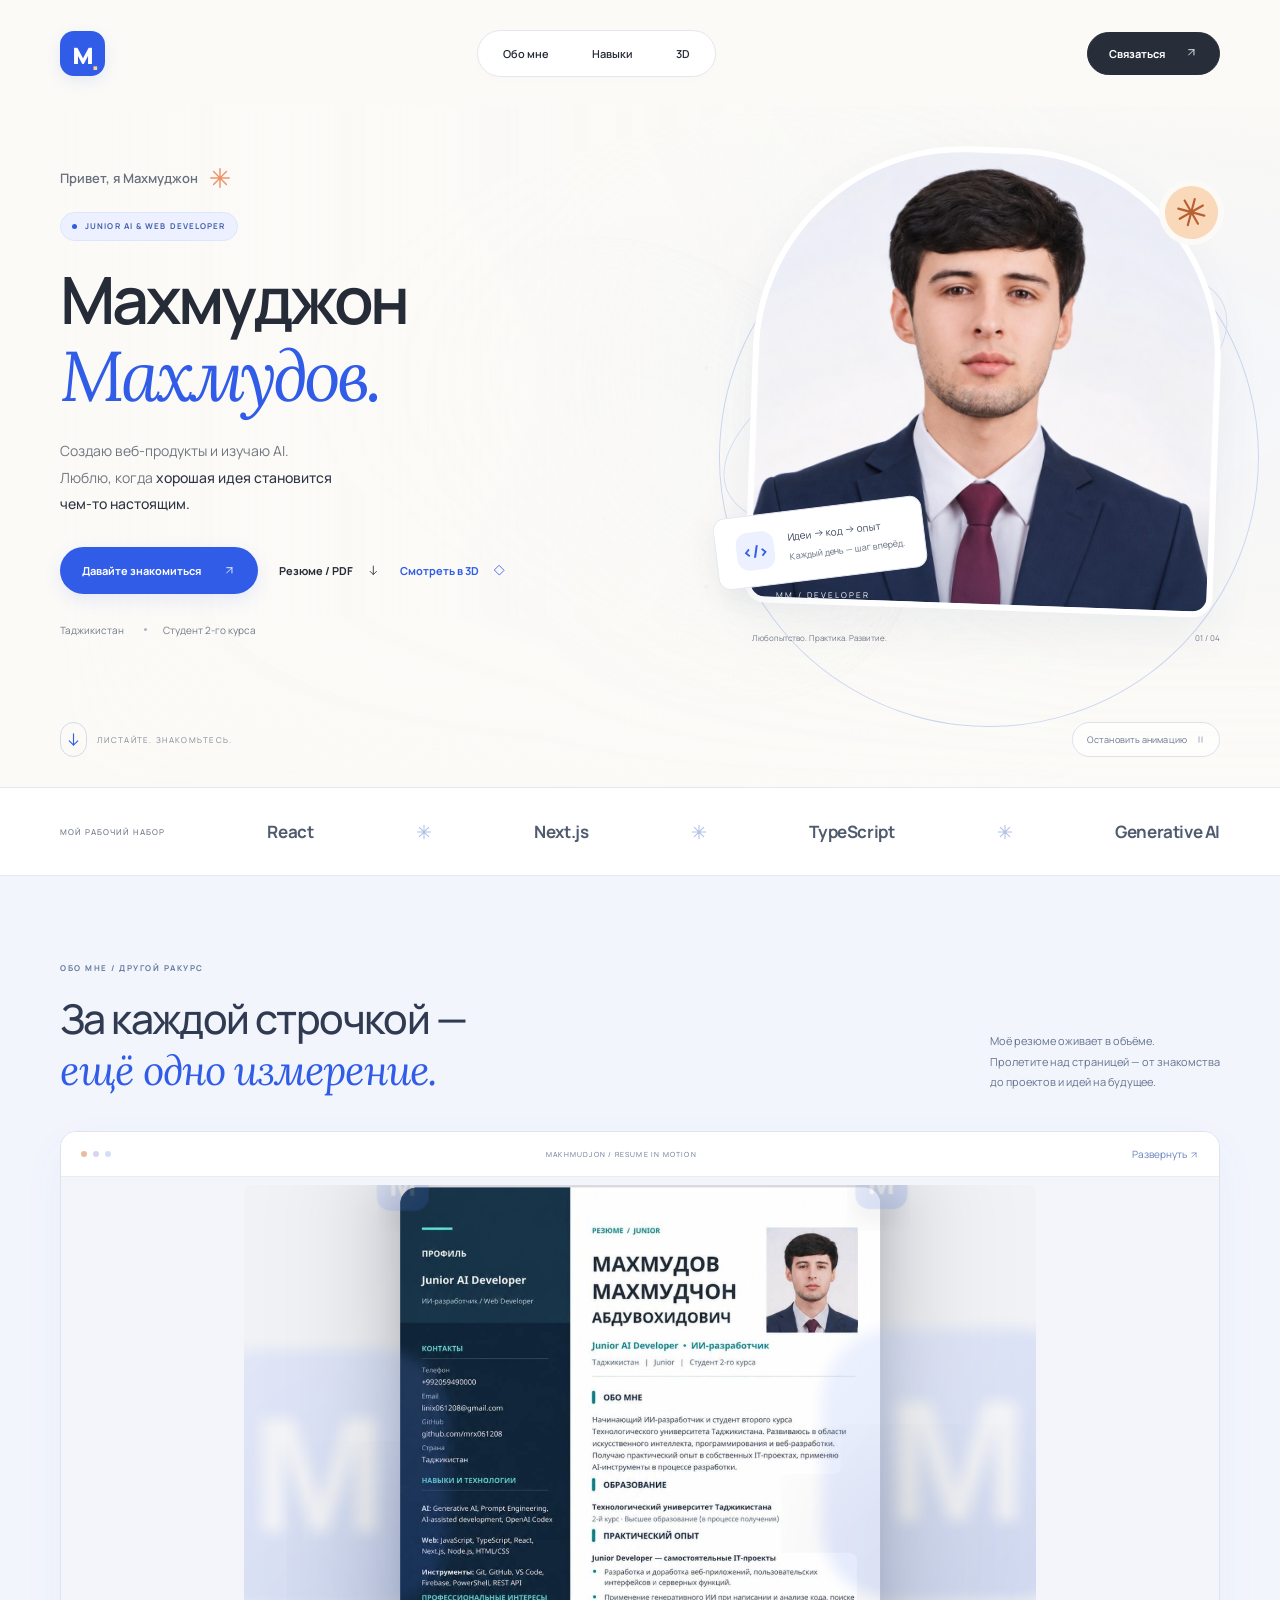
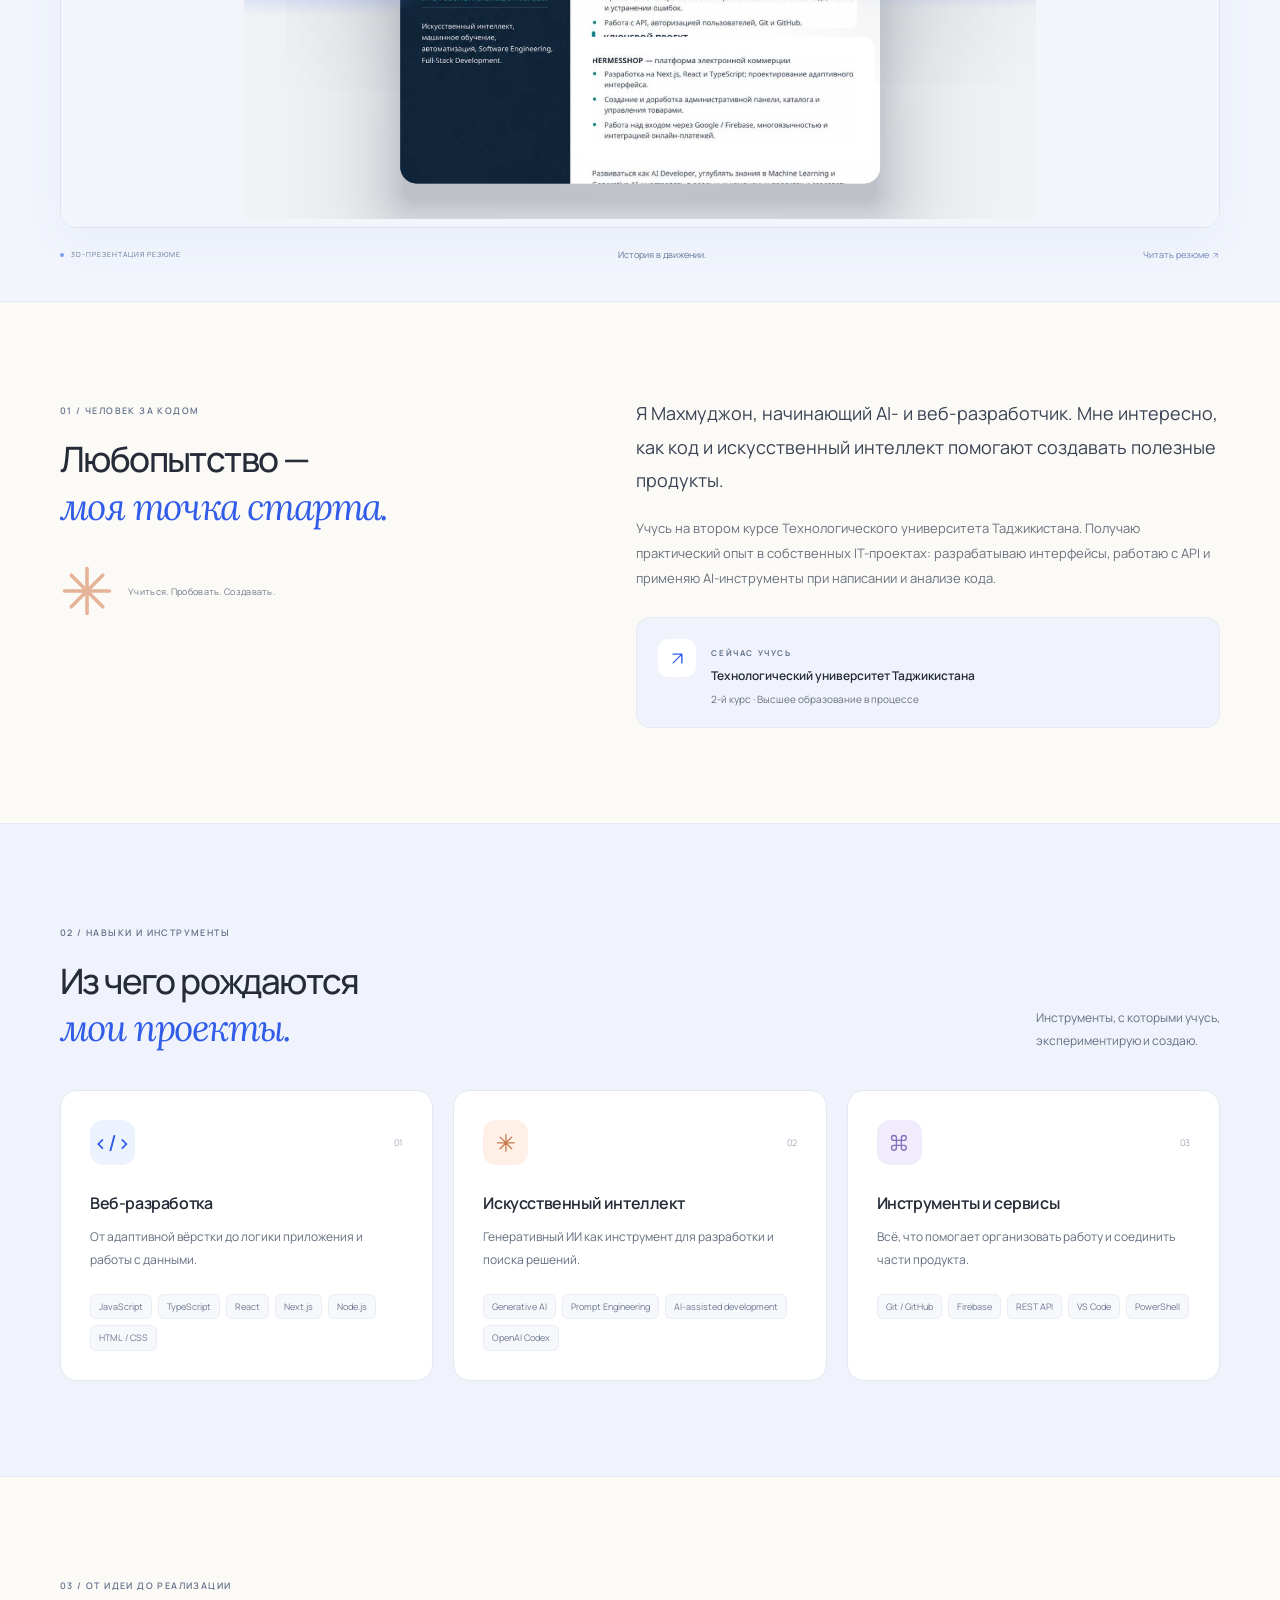
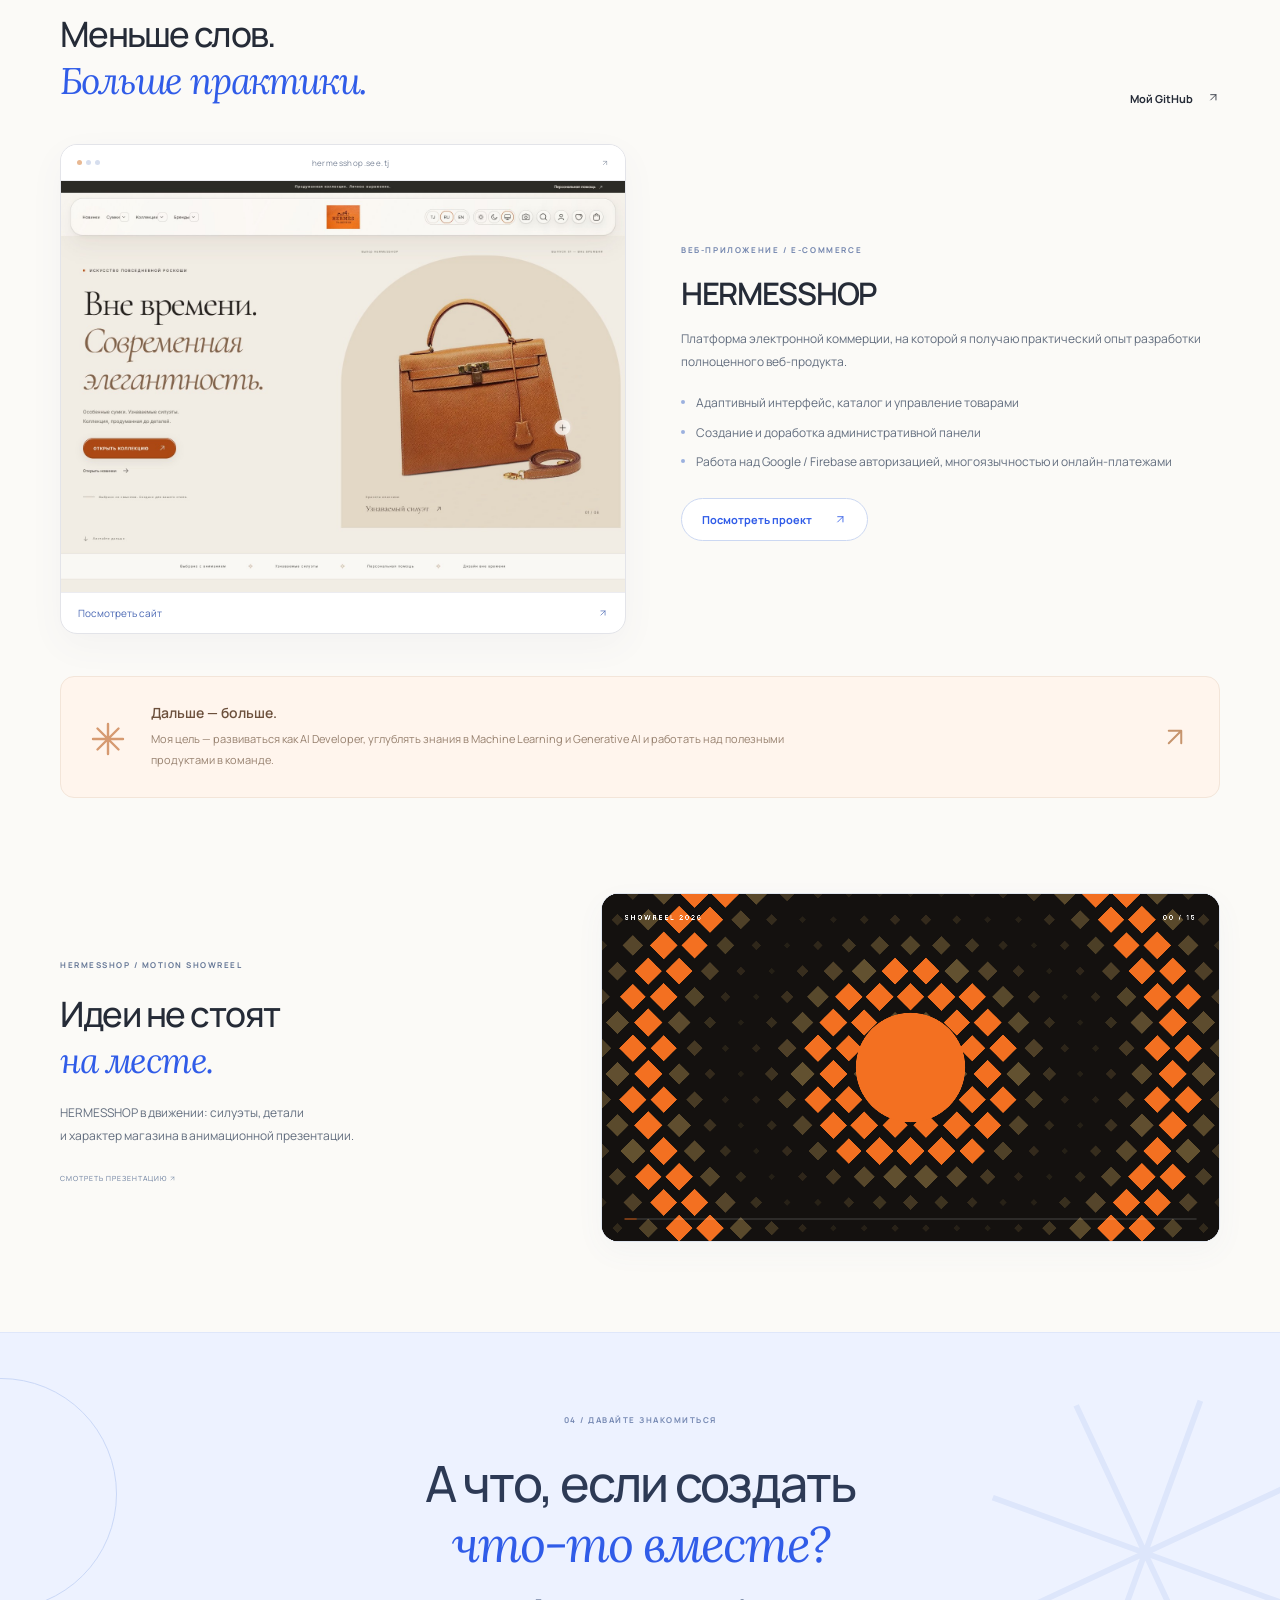
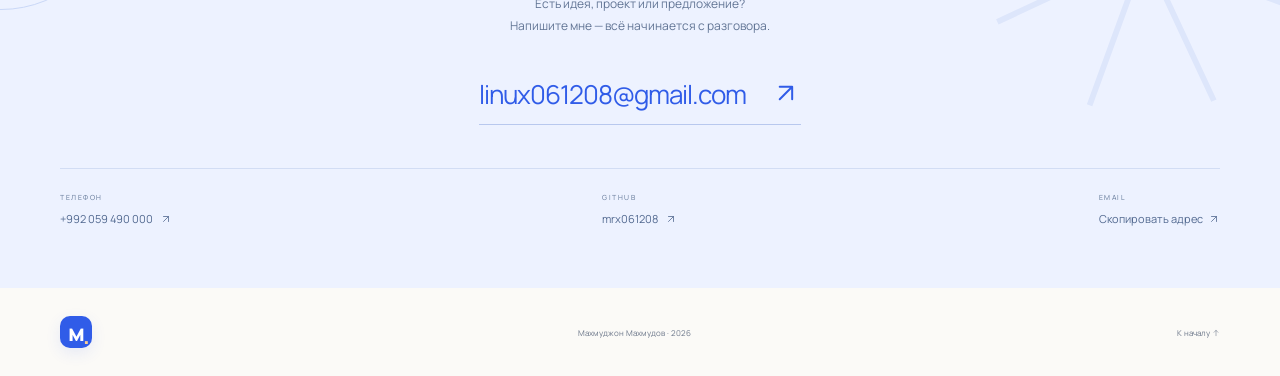
==== commit ad22e68c: "Fix consistent SVG icons on mobile and desktop" ====
--- a/index.html
+++ b/index.html
@@ -3,6 +3,7 @@
 <head>
   <meta charset="UTF-8" />
   <meta name="viewport" content="width=device-width, initial-scale=1.0" />
+  <meta name="format-detection" content="telephone=no" />
   <meta name="description" content="Махмудов Махмуджон — Junior AI & Web Developer. Проекты, навыки и контакты." />
   <meta name="theme-color" content="#fbfaf7" />
   <title>Махмуджон Махмудов — AI & Web Developer</title>
@@ -10,16 +11,17 @@
   <link rel="preconnect" href="https://fonts.gstatic.com" crossorigin />
   <link href="https://fonts.googleapis.com/css2?family=Lora:ital,wght@1,400;1,500&family=Manrope:wght@400;500;600;700;800&display=swap" rel="stylesheet" />
   <link rel="stylesheet" href="style.css" />
-  <link rel="stylesheet" href="cinematic.css" />
+  <link rel="stylesheet" href="cinematic.css?v=20261027-svg" />
+  <link rel="stylesheet" href="icons.css?v=20261027-svg" />
   <link rel="stylesheet" href="flyover.css" />
-  <script src="script.js" defer></script>
+  <script src="script.js?v=20261027-svg" defer></script>
 </head>
 <body class="portfolio">
   <a class="skip-link" href="#main">Перейти к содержимому</a>
   <header class="site-header wrap">
     <a class="brand" href="#" aria-label="Махмуджон Махмудов — на главную">м<span>.</span></a>
     <nav aria-label="Основная навигация"><a href="#about">Обо мне</a><a href="#skills">Навыки</a><a href="#flyover" aria-label="3D-презентация резюме">3D</a></nav>
-    <a class="header-contact" href="#contact">Связаться <span aria-hidden="true">↗</span></a>
+    <a class="header-contact" href="#contact">Связаться <span aria-hidden="true"><svg class="ui-icon" xmlns="http://www.w3.org/2000/svg" viewBox="0 0 24 24" fill="none" stroke="currentColor" stroke-width="1.6" stroke-linecap="round" stroke-linejoin="round" aria-hidden="true" focusable="false"><path d="M7 17 17 7M7 7h10v10" /></svg></span></a>
   </header>
   <main id="main">
     <div class="hero-stage">
@@ -27,71 +29,71 @@
     <div class="stage-grid" aria-hidden="true"></div>
     <section class="hero wrap" aria-labelledby="hero-title">
       <div class="hero-copy">
-        <p class="hero-hello">Привет, я Махмуджон <span aria-hidden="true">✳</span></p>
+        <p class="hero-hello">Привет, я Махмуджон <span aria-hidden="true"><svg class="ui-icon" xmlns="http://www.w3.org/2000/svg" viewBox="0 0 24 24" fill="none" stroke="currentColor" stroke-width="1.6" stroke-linecap="round" stroke-linejoin="round" aria-hidden="true" focusable="false"><path d="M12 2v20M2 12h20M5 5l14 14M5 19 19 5" /></svg></span></p>
         <p class="eyebrow"><span class="status-dot"></span> JUNIOR AI & WEB DEVELOPER</p>
         <h1 id="hero-title">Махмуджон<br /><span>Махмудов.</span></h1>
-        <p class="hero-description">Создаю веб-продукты и изучаю AI.<br />Люблю, когда <strong>хорошая идея становится<br class="desktop-break" /> чем-то настоящим.</strong></p>
-        <div class="hero-actions"><a class="button primary" href="mailto:linux061208@gmail.com">Давайте знакомиться <span aria-hidden="true">↗</span></a><a class="text-link" href="resume.html" target="_blank" rel="noopener">Резюме / PDF <span aria-hidden="true">↓</span></a><a class="text-link flyover-hero-link" href="#flyover">Смотреть в 3D <span aria-hidden="true">◇</span></a></div>
+        <p class="hero-description">Создаю веб-продукты и изучаю AI.<br /> Люблю, когда <strong>хорошая идея становится<br class="desktop-break" /> чем-то настоящим.</strong></p>
+        <div class="hero-actions"><a class="button primary" href="mailto:linux061208@gmail.com">Давайте знакомиться <span aria-hidden="true"><svg class="ui-icon" xmlns="http://www.w3.org/2000/svg" viewBox="0 0 24 24" fill="none" stroke="currentColor" stroke-width="1.6" stroke-linecap="round" stroke-linejoin="round" aria-hidden="true" focusable="false"><path d="M7 17 17 7M7 7h10v10" /></svg></span></a><a class="text-link" href="resume.html" target="_blank" rel="noopener">Резюме / PDF <span aria-hidden="true"><svg class="ui-icon" xmlns="http://www.w3.org/2000/svg" viewBox="0 0 24 24" fill="none" stroke="currentColor" stroke-width="1.6" stroke-linecap="round" stroke-linejoin="round" aria-hidden="true" focusable="false"><path d="M12 4v16m-6-6 6 6 6-6" /></svg></span></a><a class="text-link flyover-hero-link" href="#flyover">Смотреть в 3D <span aria-hidden="true"><svg class="ui-icon" xmlns="http://www.w3.org/2000/svg" viewBox="0 0 24 24" fill="none" stroke="currentColor" stroke-width="1.6" stroke-linecap="round" stroke-linejoin="round" aria-hidden="true" focusable="false"><path d="m12 3 9 9-9 9-9-9Z" /></svg></span></a></div>
         <div class="hero-meta"><span>Таджикистан</span><span>Студент 2-го курса</span></div>
       </div>
       <div class="hero-visual">
         <div class="photo-frame"><img src="images/profile-suit.jpg" alt="Махмуджон Махмудов" width="960" height="1280" fetchpriority="high" /></div>
-        <span class="photo-corner" aria-hidden="true">✳</span>
+        <span class="photo-corner" aria-hidden="true"><svg class="ui-icon" xmlns="http://www.w3.org/2000/svg" viewBox="0 0 24 24" fill="none" stroke="currentColor" stroke-width="1.6" stroke-linecap="round" stroke-linejoin="round" aria-hidden="true" focusable="false"><path d="M12 2v20M2 12h20M5 5l14 14M5 19 19 5" /></svg></span>
         <span class="portrait-label">MM / DEVELOPER</span>
         <div class="photo-caption"><span>Любопытство. Практика. Развитие.</span><span>01 / 04</span></div>
-        <div class="floating-note"><span class="note-symbol" aria-hidden="true">&lt;/&gt;</span><span>Идеи → код → опыт<br /><strong>Каждый день — шаг вперёд.</strong></span></div>
+        <div class="floating-note"><span class="note-symbol" aria-hidden="true">&lt;/&gt;</span><span>Идеи <svg class="ui-icon" xmlns="http://www.w3.org/2000/svg" viewBox="0 0 24 24" fill="none" stroke="currentColor" stroke-width="1.6" stroke-linecap="round" stroke-linejoin="round" aria-hidden="true" focusable="false"><path d="M4 12h16m-6-6 6 6-6 6" /></svg> код <svg class="ui-icon" xmlns="http://www.w3.org/2000/svg" viewBox="0 0 24 24" fill="none" stroke="currentColor" stroke-width="1.6" stroke-linecap="round" stroke-linejoin="round" aria-hidden="true" focusable="false"><path d="M4 12h16m-6-6 6 6-6 6" /></svg> опыт<br /><strong>Каждый день — шаг вперёд.</strong></span></div>
       </div>
     </section>
-    <div class="stage-footer wrap"><a href="#about" class="scroll-cue"><span aria-hidden="true">↓</span> ЛИСТАЙТЕ. ЗНАКОМЬТЕСЬ.</a><button class="motion-toggle" type="button" aria-pressed="false">Остановить анимацию <span aria-hidden="true">Ⅱ</span></button></div>
+    <div class="stage-footer wrap"><a href="#about" class="scroll-cue"><span aria-hidden="true"><svg class="ui-icon" xmlns="http://www.w3.org/2000/svg" viewBox="0 0 24 24" fill="none" stroke="currentColor" stroke-width="1.6" stroke-linecap="round" stroke-linejoin="round" aria-hidden="true" focusable="false"><path d="M12 4v16m-6-6 6 6 6-6" /></svg></span> ЛИСТАЙТЕ. ЗНАКОМЬТЕСЬ.</a><button class="motion-toggle" type="button" aria-pressed="false">Остановить анимацию <span aria-hidden="true"><svg class="ui-icon" xmlns="http://www.w3.org/2000/svg" viewBox="0 0 24 24" fill="none" stroke="currentColor" stroke-width="1.6" stroke-linecap="round" stroke-linejoin="round" aria-hidden="true" focusable="false"><path d="M8 5v14M16 5v14" /></svg></span></button></div>
     </div>
-    <div class="tech-strip"><div class="wrap"><span>МОЙ РАБОЧИЙ НАБОР</span><span>React</span><i aria-hidden="true">✳</i><span>Next.js</span><i aria-hidden="true">✳</i><span>TypeScript</span><i aria-hidden="true">✳</i><span>Generative AI</span></div></div>
+    <div class="tech-strip"><div class="wrap"><span>МОЙ РАБОЧИЙ НАБОР</span><span>React</span><i aria-hidden="true"><svg class="ui-icon" xmlns="http://www.w3.org/2000/svg" viewBox="0 0 24 24" fill="none" stroke="currentColor" stroke-width="1.6" stroke-linecap="round" stroke-linejoin="round" aria-hidden="true" focusable="false"><path d="M12 2v20M2 12h20M5 5l14 14M5 19 19 5" /></svg></i><span>Next.js</span><i aria-hidden="true"><svg class="ui-icon" xmlns="http://www.w3.org/2000/svg" viewBox="0 0 24 24" fill="none" stroke="currentColor" stroke-width="1.6" stroke-linecap="round" stroke-linejoin="round" aria-hidden="true" focusable="false"><path d="M12 2v20M2 12h20M5 5l14 14M5 19 19 5" /></svg></i><span>TypeScript</span><i aria-hidden="true"><svg class="ui-icon" xmlns="http://www.w3.org/2000/svg" viewBox="0 0 24 24" fill="none" stroke="currentColor" stroke-width="1.6" stroke-linecap="round" stroke-linejoin="round" aria-hidden="true" focusable="false"><path d="M12 2v20M2 12h20M5 5l14 14M5 19 19 5" /></svg></i><span>Generative AI</span></div></div>
     <section class="flyover-section" id="flyover" aria-labelledby="flyover-title">
       <div class="wrap">
         <div class="flyover-heading"><div><span class="eyebrow">ОБО МНЕ / ДРУГОЙ РАКУРС</span><h2 id="flyover-title">За каждой строчкой —<br /><em>ещё одно измерение.</em></h2></div><p>Моё резюме оживает в объёме.<br /> Пролетите над страницей — от знакомства<br /> до проектов и идей на будущее.</p></div>
         <div class="flyover-shell">
-          <div class="flyover-chrome"><div class="window-dots" aria-hidden="true"><i></i><i></i><i></i></div><span>MAKHMUDJON / RESUME IN MOTION</span><a href="flyover.html" target="_blank" rel="noopener" aria-label="Открыть 3D-презентацию в отдельном окне">Развернуть ↗</a></div>
+          <div class="flyover-chrome"><div class="window-dots" aria-hidden="true"><i></i><i></i><i></i></div><span>MAKHMUDJON / RESUME IN MOTION</span><a href="flyover.html" target="_blank" rel="noopener" aria-label="Открыть 3D-презентацию в отдельном окне">Развернуть <svg class="ui-icon" xmlns="http://www.w3.org/2000/svg" viewBox="0 0 24 24" fill="none" stroke="currentColor" stroke-width="1.6" stroke-linecap="round" stroke-linejoin="round" aria-hidden="true" focusable="false"><path d="M7 17 17 7M7 7h10v10" /></svg></a></div>
           <iframe class="flyover-frame" src="flyover.html" title="Интерактивный 3D-пролёт над резюме Махмуджона Махмудова" loading="lazy"></iframe>
-          <noscript><p class="flyover-noscript">Для 3D-презентации включите JavaScript. <a href="resume.html">Открыть текстовое резюме →</a></p></noscript>
+          <noscript><p class="flyover-noscript">Для 3D-презентации включите JavaScript. <a href="resume.html">Открыть текстовое резюме <svg class="ui-icon" xmlns="http://www.w3.org/2000/svg" viewBox="0 0 24 24" fill="none" stroke="currentColor" stroke-width="1.6" stroke-linecap="round" stroke-linejoin="round" aria-hidden="true" focusable="false"><path d="M4 12h16m-6-6 6 6-6 6" /></svg></a></p></noscript>
         </div>
-        <div class="flyover-caption"><div><span class="flyover-live-dot" aria-hidden="true"></span> 3D-ПРЕЗЕНТАЦИЯ РЕЗЮМЕ</div><span>История в движении.</span><a href="resume.html">Читать резюме ↗</a></div>
+        <div class="flyover-caption"><div><span class="flyover-live-dot" aria-hidden="true"></span> 3D-ПРЕЗЕНТАЦИЯ РЕЗЮМЕ</div><span>История в движении.</span><a href="resume.html">Читать резюме <svg class="ui-icon" xmlns="http://www.w3.org/2000/svg" viewBox="0 0 24 24" fill="none" stroke="currentColor" stroke-width="1.6" stroke-linecap="round" stroke-linejoin="round" aria-hidden="true" focusable="false"><path d="M7 17 17 7M7 7h10v10" /></svg></a></div>
       </div>
     </section>
     <section class="section wrap about" id="about" aria-labelledby="about-title">
-      <div class="section-label"><span>01 / ЧЕЛОВЕК ЗА КОДОМ</span><h2 id="about-title">Любопытство —<br /><em>моя точка старта.</em></h2><div class="about-doodle" aria-hidden="true">✳<span>Учиться. Пробовать. Создавать.</span></div></div>
+      <div class="section-label"><span>01 / ЧЕЛОВЕК ЗА КОДОМ</span><h2 id="about-title">Любопытство —<br /><em>моя точка старта.</em></h2><div class="about-doodle" aria-hidden="true"><svg class="ui-icon" xmlns="http://www.w3.org/2000/svg" viewBox="0 0 24 24" fill="none" stroke="currentColor" stroke-width="1.6" stroke-linecap="round" stroke-linejoin="round" aria-hidden="true" focusable="false"><path d="M12 2v20M2 12h20M5 5l14 14M5 19 19 5" /></svg><span>Учиться. Пробовать. Создавать.</span></div></div>
       <div class="about-content"><p class="lead">Я Махмуджон, начинающий AI- и веб-разработчик. Мне интересно, как код и искусственный интеллект помогают создавать полезные продукты.</p><p>Учусь на втором курсе Технологического университета Таджикистана. Получаю практический опыт в собственных IT-проектах: разрабатываю интерфейсы, работаю с API и применяю AI-инструменты при написании и анализе кода.</p>
-        <div class="education"><span class="small-icon" aria-hidden="true">↗</span><div><span class="eyebrow">СЕЙЧАС УЧУСЬ</span><h3>Технологический университет Таджикистана</h3><p>2-й курс · Высшее образование в процессе</p></div></div>
+        <div class="education"><span class="small-icon" aria-hidden="true"><svg class="ui-icon" xmlns="http://www.w3.org/2000/svg" viewBox="0 0 24 24" fill="none" stroke="currentColor" stroke-width="1.6" stroke-linecap="round" stroke-linejoin="round" aria-hidden="true" focusable="false"><path d="M7 17 17 7M7 7h10v10" /></svg></span><div><span class="eyebrow">СЕЙЧАС УЧУСЬ</span><h3>Технологический университет Таджикистана</h3><p>2-й курс · Высшее образование в процессе</p></div></div>
       </div>
     </section>
     <section class="skills-section" id="skills" aria-labelledby="skills-title"><div class="wrap section">
-      <div class="section-heading"><div class="section-label"><span>02 / НАВЫКИ И ИНСТРУМЕНТЫ</span><h2 id="skills-title">Из чего рождаются<br /><em>мои проекты.</em></h2></div><p>Инструменты, с которыми учусь,<br />экспериментирую и создаю.</p></div>
+      <div class="section-heading"><div class="section-label"><span>02 / НАВЫКИ И ИНСТРУМЕНТЫ</span><h2 id="skills-title">Из чего рождаются<br /><em>мои проекты.</em></h2></div><p>Инструменты, с которыми учусь,<br /> экспериментирую и создаю.</p></div>
       <div class="skills-grid">
         <article class="skill-card"><div class="card-top"><span class="skill-symbol" aria-hidden="true">&lt;/&gt;</span><span>01</span></div><h3>Веб-разработка</h3><p>От адаптивной вёрстки до логики приложения и работы с данными.</p><ul class="tags"><li>JavaScript</li><li>TypeScript</li><li>React</li><li>Next.js</li><li>Node.js</li><li>HTML / CSS</li></ul></article>
-        <article class="skill-card"><div class="card-top"><span class="skill-symbol" aria-hidden="true">✳</span><span>02</span></div><h3>Искусственный интеллект</h3><p>Генеративный ИИ как инструмент для разработки и поиска решений.</p><ul class="tags"><li>Generative AI</li><li>Prompt Engineering</li><li>AI-assisted development</li><li>OpenAI Codex</li></ul></article>
-        <article class="skill-card"><div class="card-top"><span class="skill-symbol" aria-hidden="true">⌘</span><span>03</span></div><h3>Инструменты и сервисы</h3><p>Всё, что помогает организовать работу и соединить части продукта.</p><ul class="tags"><li>Git / GitHub</li><li>Firebase</li><li>REST API</li><li>VS Code</li><li>PowerShell</li></ul></article>
+        <article class="skill-card"><div class="card-top"><span class="skill-symbol" aria-hidden="true"><svg class="ui-icon" xmlns="http://www.w3.org/2000/svg" viewBox="0 0 24 24" fill="none" stroke="currentColor" stroke-width="1.6" stroke-linecap="round" stroke-linejoin="round" aria-hidden="true" focusable="false"><path d="M12 2v20M2 12h20M5 5l14 14M5 19 19 5" /></svg></span><span>02</span></div><h3>Искусственный интеллект</h3><p>Генеративный ИИ как инструмент для разработки и поиска решений.</p><ul class="tags"><li>Generative AI</li><li>Prompt Engineering</li><li>AI-assisted development</li><li>OpenAI Codex</li></ul></article>
+        <article class="skill-card"><div class="card-top"><span class="skill-symbol" aria-hidden="true"><svg class="ui-icon" xmlns="http://www.w3.org/2000/svg" viewBox="0 0 24 24" fill="none" stroke="currentColor" stroke-width="1.6" stroke-linecap="round" stroke-linejoin="round" aria-hidden="true" focusable="false"><path d="M9 9V6a3 3 0 1 0-3 3h12a3 3 0 1 0-3-3v12a3 3 0 1 0 3-3H6a3 3 0 1 0 3 3V9Z" /></svg></span><span>03</span></div><h3>Инструменты и сервисы</h3><p>Всё, что помогает организовать работу и соединить части продукта.</p><ul class="tags"><li>Git / GitHub</li><li>Firebase</li><li>REST API</li><li>VS Code</li><li>PowerShell</li></ul></article>
       </div>
     </div></section>
     <section class="section wrap projects" id="projects" aria-labelledby="projects-title">
-      <div class="section-heading"><div class="section-label"><span>03 / ОТ ИДЕИ ДО РЕАЛИЗАЦИИ</span><h2 id="projects-title">Меньше слов.<br /><em>Больше практики.</em></h2></div><a class="text-link" href="https://github.com/mrx061208" target="_blank" rel="noopener noreferrer">Мой GitHub <span aria-hidden="true">↗</span></a></div>
+      <div class="section-heading"><div class="section-label"><span>03 / ОТ ИДЕИ ДО РЕАЛИЗАЦИИ</span><h2 id="projects-title">Меньше слов.<br /><em>Больше практики.</em></h2></div><a class="text-link" href="https://github.com/mrx061208" target="_blank" rel="noopener noreferrer">Мой GitHub <span aria-hidden="true"><svg class="ui-icon" xmlns="http://www.w3.org/2000/svg" viewBox="0 0 24 24" fill="none" stroke="currentColor" stroke-width="1.6" stroke-linecap="round" stroke-linejoin="round" aria-hidden="true" focusable="false"><path d="M7 17 17 7M7 7h10v10" /></svg></span></a></div>
       <article class="project">
         <a class="project-preview" href="https://hermesshop.see.tj" target="_blank" rel="noopener noreferrer" aria-label="Открыть HERMESSHOP — посмотреть сайт магазина">
-          <div class="project-preview-header"><span class="preview-dots" aria-hidden="true"><i></i><i></i><i></i></span><span>hermesshop.see.tj</span><span aria-hidden="true">↗</span></div>
+          <div class="project-preview-header"><span class="preview-dots" aria-hidden="true"><i></i><i></i><i></i></span><span>hermesshop.see.tj</span><span aria-hidden="true"><svg class="ui-icon" xmlns="http://www.w3.org/2000/svg" viewBox="0 0 24 24" fill="none" stroke="currentColor" stroke-width="1.6" stroke-linecap="round" stroke-linejoin="round" aria-hidden="true" focusable="false"><path d="M7 17 17 7M7 7h10v10" /></svg></span></div>
           <img src="images/hermesshop-preview.jpg" alt="Главная страница HERMESSHOP: светлый магазин сумок с заголовком «Вне времени. Современная элегантность» и фотографией кожаной сумки" width="1440" height="1050" loading="lazy" decoding="async" />
-          <div class="project-preview-caption"><span>Посмотреть сайт</span><span aria-hidden="true">↗</span></div>
+          <div class="project-preview-caption"><span>Посмотреть сайт</span><span aria-hidden="true"><svg class="ui-icon" xmlns="http://www.w3.org/2000/svg" viewBox="0 0 24 24" fill="none" stroke="currentColor" stroke-width="1.6" stroke-linecap="round" stroke-linejoin="round" aria-hidden="true" focusable="false"><path d="M7 17 17 7M7 7h10v10" /></svg></span></div>
         </a>
-        <div class="project-copy"><span class="eyebrow">ВЕБ-ПРИЛОЖЕНИЕ / E-COMMERCE</span><h3>HERMESSHOP</h3><p>Платформа электронной коммерции, на которой я получаю практический опыт разработки полноценного веб-продукта.</p><ul class="project-features"><li>Адаптивный интерфейс, каталог и управление товарами</li><li>Создание и доработка административной панели</li><li>Работа над Google / Firebase авторизацией, многоязычностью и онлайн-платежами</li></ul><a class="button outlined" href="https://hermesshop.see.tj" target="_blank" rel="noopener noreferrer">Посмотреть проект <span aria-hidden="true">↗</span></a></div>
+        <div class="project-copy"><span class="eyebrow">ВЕБ-ПРИЛОЖЕНИЕ / E-COMMERCE</span><h3>HERMESSHOP</h3><p>Платформа электронной коммерции, на которой я получаю практический опыт разработки полноценного веб-продукта.</p><ul class="project-features"><li>Адаптивный интерфейс, каталог и управление товарами</li><li>Создание и доработка административной панели</li><li>Работа над Google / Firebase авторизацией, многоязычностью и онлайн-платежами</li></ul><a class="button outlined" href="https://hermesshop.see.tj" target="_blank" rel="noopener noreferrer">Посмотреть проект <span aria-hidden="true"><svg class="ui-icon" xmlns="http://www.w3.org/2000/svg" viewBox="0 0 24 24" fill="none" stroke="currentColor" stroke-width="1.6" stroke-linecap="round" stroke-linejoin="round" aria-hidden="true" focusable="false"><path d="M7 17 17 7M7 7h10v10" /></svg></span></a></div>
       </article>
-      <div class="direction"><span class="direction-star" aria-hidden="true">✳</span><div><h3>Дальше — больше.</h3><p>Моя цель — развиваться как AI Developer, углублять знания в Machine Learning и Generative AI и работать над полезными продуктами в команде.</p></div><span class="direction-arrow" aria-hidden="true">↗</span></div>
+      <div class="direction"><span class="direction-star" aria-hidden="true"><svg class="ui-icon" xmlns="http://www.w3.org/2000/svg" viewBox="0 0 24 24" fill="none" stroke="currentColor" stroke-width="1.6" stroke-linecap="round" stroke-linejoin="round" aria-hidden="true" focusable="false"><path d="M12 2v20M2 12h20M5 5l14 14M5 19 19 5" /></svg></span><div><h3>Дальше — больше.</h3><p>Моя цель — развиваться как AI Developer, углублять знания в Machine Learning и Generative AI и работать над полезными продуктами в команде.</p></div><span class="direction-arrow" aria-hidden="true"><svg class="ui-icon" xmlns="http://www.w3.org/2000/svg" viewBox="0 0 24 24" fill="none" stroke="currentColor" stroke-width="1.6" stroke-linecap="round" stroke-linejoin="round" aria-hidden="true" focusable="false"><path d="M7 17 17 7M7 7h10v10" /></svg></span></div>
     </section>
     <section class="motion-section wrap" aria-labelledby="motion-title">
-      <div class="motion-copy"><span class="eyebrow">HERMESSHOP / MOTION SHOWREEL</span><h2 id="motion-title">Идеи не стоят<br /><em>на месте.</em></h2><p>HERMESSHOP в движении: силуэты, детали<br class="desktop-break" /> и характер магазина в анимационной презентации.</p><a class="film-label showreel-link" href="hermesshop-showreel.html" target="_blank" rel="noopener">СМОТРЕТЬ ПРЕЗЕНТАЦИЮ ↗</a></div>
+      <div class="motion-copy"><span class="eyebrow">HERMESSHOP / MOTION SHOWREEL</span><h2 id="motion-title">Идеи не стоят<br /><em>на месте.</em></h2><p>HERMESSHOP в движении: силуэты, детали<br class="desktop-break" /> и характер магазина в анимационной презентации.</p><a class="film-label showreel-link" href="hermesshop-showreel.html" target="_blank" rel="noopener">СМОТРЕТЬ ПРЕЗЕНТАЦИЮ <svg class="ui-icon" xmlns="http://www.w3.org/2000/svg" viewBox="0 0 24 24" fill="none" stroke="currentColor" stroke-width="1.6" stroke-linecap="round" stroke-linejoin="round" aria-hidden="true" focusable="false"><path d="M7 17 17 7M7 7h10v10" /></svg></a></div>
       <div class="motion-player"><iframe class="showreel-frame" src="hermesshop-showreel.html" title="HERMESSHOP — анимационная презентация магазина сумок" loading="lazy"></iframe></div>
     </section>
     <section class="contact-section" id="contact" aria-labelledby="contact-title"><div class="wrap">
-      <div class="contact-heading"><span class="eyebrow">04 / ДАВАЙТЕ ЗНАКОМИТЬСЯ</span><h2 id="contact-title">А что, если создать<br /><em>что-то вместе?</em></h2><p>Есть идея, проект или предложение?<br />Напишите мне — всё начинается с разговора.</p><a class="contact-email" href="mailto:linux061208@gmail.com">linux061208@gmail.com <span aria-hidden="true">↗</span></a></div>
-      <div class="contact-links"><a href="tel:+992059490000"><span>ТЕЛЕФОН</span>+992 059 490 000 ↗</a><a href="https://github.com/mrx061208" target="_blank" rel="noopener noreferrer"><span>GITHUB</span>mrx061208 ↗</a><button type="button" id="copy-email"><span>EMAIL</span><span>Скопировать адрес ↗</span></button></div>
+      <div class="contact-heading"><span class="eyebrow">04 / ДАВАЙТЕ ЗНАКОМИТЬСЯ</span><h2 id="contact-title">А что, если создать<br /><em>что-то вместе?</em></h2><p>Есть идея, проект или предложение?<br /> Напишите мне — всё начинается с разговора.</p><a class="contact-email" href="mailto:linux061208@gmail.com">linux061208@gmail.com <span aria-hidden="true"><svg class="ui-icon" xmlns="http://www.w3.org/2000/svg" viewBox="0 0 24 24" fill="none" stroke="currentColor" stroke-width="1.6" stroke-linecap="round" stroke-linejoin="round" aria-hidden="true" focusable="false"><path d="M7 17 17 7M7 7h10v10" /></svg></span></a></div>
+      <div class="contact-links"><a href="tel:+992059490000"><span>ТЕЛЕФОН</span><span class="contact-value">+992 059 490 000 <svg class="ui-icon" xmlns="http://www.w3.org/2000/svg" viewBox="0 0 24 24" fill="none" stroke="currentColor" stroke-width="1.6" stroke-linecap="round" stroke-linejoin="round" aria-hidden="true" focusable="false"><path d="M7 17 17 7M7 7h10v10" /></svg></span></a><a href="https://github.com/mrx061208" target="_blank" rel="noopener noreferrer"><span>GITHUB</span><span class="contact-value">mrx061208 <svg class="ui-icon" xmlns="http://www.w3.org/2000/svg" viewBox="0 0 24 24" fill="none" stroke="currentColor" stroke-width="1.6" stroke-linecap="round" stroke-linejoin="round" aria-hidden="true" focusable="false"><path d="M7 17 17 7M7 7h10v10" /></svg></span></a><button type="button" id="copy-email"><span>EMAIL</span><span>Скопировать адрес <svg class="ui-icon" xmlns="http://www.w3.org/2000/svg" viewBox="0 0 24 24" fill="none" stroke="currentColor" stroke-width="1.6" stroke-linecap="round" stroke-linejoin="round" aria-hidden="true" focusable="false"><path d="M7 17 17 7M7 7h10v10" /></svg></span></button></div>
       <p id="copy-status" class="copy-status" role="status" aria-live="polite"></p>
     </div></section>
   </main>
-  <footer class="site-footer wrap"><a class="brand" href="#" aria-label="Наверх">м<span>.</span></a><span>Махмуджон Махмудов · <span id="year">2026</span></span><a href="#">К началу ↑</a></footer>
+  <footer class="site-footer wrap"><a class="brand" href="#" aria-label="Наверх">м<span>.</span></a><span>Махмуджон Махмудов · <span id="year">2026</span></span><a href="#">К началу <svg class="ui-icon" xmlns="http://www.w3.org/2000/svg" viewBox="0 0 24 24" fill="none" stroke="currentColor" stroke-width="1.6" stroke-linecap="round" stroke-linejoin="round" aria-hidden="true" focusable="false"><path d="M12 20V4m-6 6 6-6 6 6" /></svg></a></footer>
 </body>
 </html>
--- a/cinematic.css
+++ b/cinematic.css
@@ -130,7 +130,7 @@
   .showreel-link:hover { color:#305ce8; }
   .film-corner { position:absolute;top:20px;left:20px;pointer-events:none;font-size:7px;line-height:1.8;letter-spacing:1px;color:#708198; }
   .portfolio .contact-section { background:#edf2ff;padding:73px 0 28px;position:relative;overflow:hidden;border-top:1px solid #dfe7fa;color:#2d3a55; }
-  .portfolio .contact-section:before { content:"✳";position:absolute;right:-45px;top:40px;font-size:360px;line-height:1;color:#cbd8f74a;transform:rotate(20deg);pointer-events:none; }
+  .portfolio .contact-section:before { content:"";position:absolute;right:-45px;top:40px;width:360px;height:360px;background:url("data:image/svg+xml,%3Csvg xmlns='http://www.w3.org/2000/svg' viewBox='0 0 100 100' fill='none' stroke='%23cbd8f7' stroke-width='1.6'%3E%3Cpath d='M50 5v90M5 50h90M18 18l64 64M18 82l64-64'/%3E%3C/svg%3E") center / contain no-repeat;opacity:.45;transform:rotate(20deg);pointer-events:none; }
   .portfolio .contact-section:after { content:"";position:absolute;width:230px;height:230px;border:1px solid #cad8f7;border-radius:50%;left:-115px;top:45px;pointer-events:none; }
   .portfolio .contact-heading { position:relative;z-index:1; }
   .portfolio .contact-heading>.eyebrow { color:#7689b3;font-size:8px;letter-spacing:1.5px; }
@@ -208,7 +208,7 @@
     .portfolio .project { grid-template-columns:1fr;gap:26px; }.portfolio .project-art { min-height:320px; }.portfolio .project-copy h3 { font-size:28px; }.portfolio .direction { padding:23px 20px;gap:16px;margin-top:32px; }.portfolio .direction-star { font-size:32px; }
     .motion-section { grid-template-columns:1fr;padding-bottom:58px;gap:26px; }.motion-copy h2 { font-size:30px; }.motion-copy p br { display:none; }.film-label { margin-top:19px; }
     .portfolio .contact-section { padding-top:55px; }.portfolio .contact-heading h2 { font-size:35px;letter-spacing:-1.5px; }.portfolio .contact-heading p { font-size:11px; }.portfolio .contact-email { font-size:clamp(16px,4.7vw,25px);letter-spacing:-.5px;gap:14px;margin-bottom:35px; }
-    .portfolio .contact-section:before { right:-150px;font-size:300px; }.portfolio .contact-section:after { left:-185px; }.portfolio .contact-links { gap:23px; }.portfolio .contact-links>a,.portfolio .contact-links>button { font-size:12px; }.portfolio .site-footer>span { font-size:7px; }
+    .portfolio .contact-section:before { right:-150px;width:300px;height:300px; }.portfolio .contact-section:after { left:-185px; }.portfolio .contact-links { gap:23px; }.portfolio .contact-links>a,.portfolio .contact-links>button { font-size:12px; }.portfolio .site-footer>span { font-size:7px; }
     body.resume-page { padding:0 12px 20px; }.resume-toolbar { gap:10px;font-size:9px; }.resume-toolbar .motion-toggle { font-size:8px; }.resume-page .main-content { padding:30px 24px 25px; }.resume-page .resume-header { padding-top:0; }.resume-page h1 { font-size:clamp(22px,6vw,34px); }.resume-page .resume-header>.ambient-video { inset:-10px -10px;width:calc(100% + 20px);height:calc(100% + 20px); }
   }
   @media(prefers-reduced-motion:reduce) {
--- a/icons.css
+++ b/icons.css
@@ -0,0 +1,57 @@
+/* Inline SVG keeps icons identical across Apple, Android and Windows fonts. */
+:root {
+  color-scheme: light;
+}
+
+html {
+  -webkit-text-size-adjust: 100%;
+  text-size-adjust: 100%;
+}
+
+button {
+  -webkit-appearance: none;
+  appearance: none;
+}
+
+.ui-icon {
+  display: inline-block;
+  width: 1em;
+  height: 1em;
+  flex: 0 0 auto;
+  vertical-align: -0.13em;
+  overflow: visible;
+}
+
+.contact-email .ui-icon,
+.header-contact .ui-icon,
+.button .ui-icon,
+.text-link .ui-icon {
+  width: 1.15em;
+  height: 1.15em;
+}
+
+.photo-corner .ui-icon,
+.skill-symbol .ui-icon,
+.direction-star .ui-icon {
+  width: 0.9em;
+  height: 0.9em;
+}
+
+.contact-links .ui-icon {
+  width: 12px;
+  height: 12px;
+  margin-left: 3px;
+}
+
+.portfolio .contact-links > a > .contact-value {
+  display: inline-flex;
+  align-items: center;
+  gap: 4px;
+  color: inherit;
+  font-size: inherit;
+  letter-spacing: normal;
+}
+
+.motion-toggle .ui-icon {
+  margin-left: 7px;
+}
